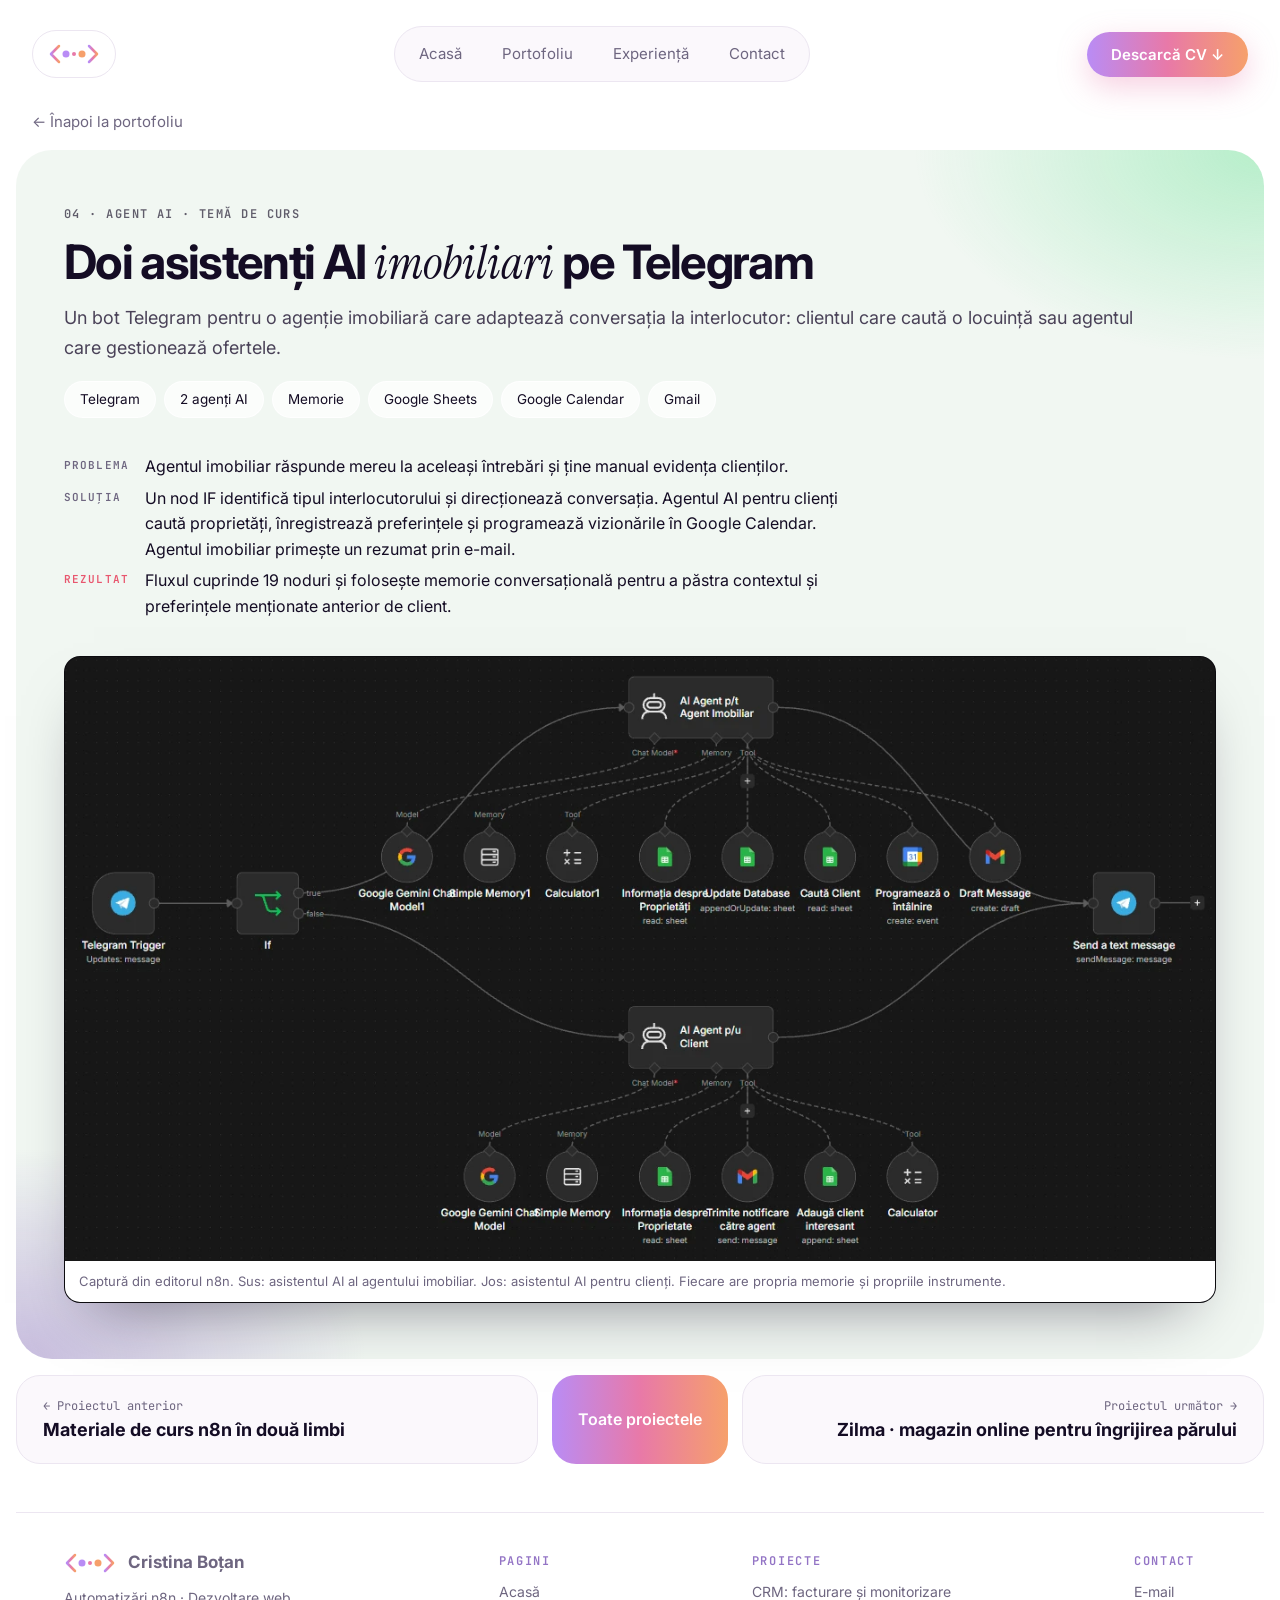
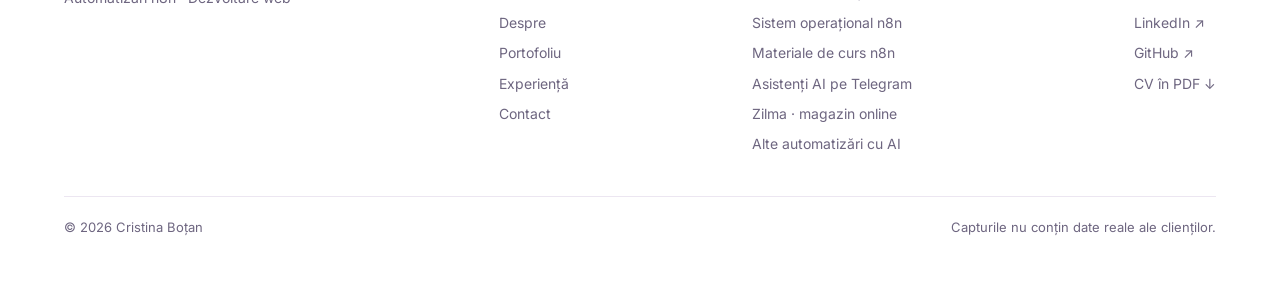
==== proiect-agent-telegram.html @ 3ecdda5e "Contact fără subtitlu, bandă mai joasă; coloane egal distanțate în subsol Co-Authored-By: Claude Opu" ====
<!doctype html>
<html lang="ro">
<head>
<meta charset="utf-8">
<meta name="viewport" content="width=device-width, initial-scale=1">
<title>Doi asistenți AI imobiliari pe Telegram · Cristina Boțan</title>
<meta name="description" content="Un bot cu doi agenți AI care răspunde clienților, notează datele lor și programează vizionări.">
<link rel="icon" href="data:image/svg+xml,%3Csvg xmlns='http://www.w3.org/2000/svg' viewBox='0 0 64 64'%3E%3Cdefs%3E%3ClinearGradient id='g' x1='0' x2='1'%3E%3Cstop offset='0' stop-color='%23B98CF5'/%3E%3Cstop offset='1' stop-color='%23F6A06B'/%3E%3C/linearGradient%3E%3C/defs%3E%3Crect width='64' height='64' rx='16' fill='%2306021E'/%3E%3Ctext x='32' y='43' font-family='Georgia' font-style='italic' font-size='32' text-anchor='middle' fill='url(%23g)'%3EC%3C/text%3E%3C/svg%3E">
<link rel="preconnect" href="https://fonts.googleapis.com"><link rel="preconnect" href="https://fonts.gstatic.com" crossorigin>
<link rel="stylesheet" href="https://fonts.googleapis.com/css2?family=Inter:ital,wght@0,400;0,500;0,600;0,700;0,800;0,900;1,600&family=Instrument+Serif:ital@1&family=JetBrains+Mono:wght@400;600&display=swap">
<link rel="stylesheet" href="css/stil.css?v=35">
</head>
<body>
<div class="wrap">

  <nav class="top" aria-label="Meniu">
    <a class="logo" href="index.html" aria-label="Cristina Boțan, acasă"><svg viewBox="0 0 104 52" aria-hidden="true"><defs><linearGradient id="lg" x1="0" x2="1"><stop offset="0" stop-color="#B98CF5"/><stop offset=".5" stop-color="#E879A8"/><stop offset="1" stop-color="#F6A06B"/></linearGradient></defs><g fill="none" stroke="url(#lg)" stroke-width="5" stroke-linecap="round" stroke-linejoin="round"><path d="M22 10 L6 26 L22 42"/><path d="M82 10 L98 26 L82 42"/><path d="M38 26 H66"/></g><circle cx="36" cy="26" r="7" fill="#B98CF5"/><circle cx="68" cy="26" r="7" fill="#F6A06B"/><circle cx="52" cy="26" r="4" fill="#E879A8"/></svg></a>
    <ul class="menu dark">
      <li><a href="index.html">Acasă</a></li>
      <li><a href="index.html#portofoliu">Portofoliu</a></li>
      <li><a href="index.html#experienta">Experiență</a></li>
      <li><a href="index.html#contact">Contact</a></li>
    </ul>
    <a class="btn btn-grad" href="fisiere/Cristina_Botan_CV.pdf" download>Descarcă CV ↓</a>
  </nav>

  <p class="inapoi"><a href="index.html#portofoliu">← Înapoi la portofoliu</a></p>

  <section class="proj c-tg" id="agent-telegram" aria-labelledby="tg-t">
    <header>
      <span class="meta">04 · Agent AI · temă de curs</span>
      <h1 id="tg-t">Doi asistenți AI <span class="it">imobiliari</span> pe Telegram</h1>
      <p>Un bot Telegram pentru o agenție imobiliară care adaptează conversația la interlocutor: clientul care caută o locuință sau agentul care gestionează ofertele.</p>
      <div class="tags" style="margin-top:4px"><span>Telegram</span><span>2 agenți AI</span><span>Memorie</span><span>Google Sheets</span><span>Google Calendar</span><span>Gmail</span></div>
    </header>
    <dl class="pr">
      <dt>Problema</dt><dd>Agentul imobiliar răspunde mereu la aceleași întrebări și ține manual evidența clienților.</dd>
      <dt>Soluția</dt><dd>Un nod IF identifică tipul interlocutorului și direcționează conversația. Agentul AI pentru clienți caută proprietăți, înregistrează preferințele și programează vizionările în Google Calendar. Agentul imobiliar primește un rezumat prin e-mail.</dd>
      <dt class="rez">Rezultat</dt><dd>Fluxul cuprinde 19 noduri și folosește memorie conversațională pentru a păstra contextul și preferințele menționate anterior de client.</dd>
    </dl>
    <figure class="ecran"><img src="img/n8n-telegram.webp?v=2" alt="Fluxul agentului imobiliar în editorul n8n: Telegram, IF și doi agenți AI cu instrumentele lor" loading="lazy"><figcaption>Captură din editorul n8n. Sus: asistentul AI al agentului imobiliar. Jos: asistentul AI pentru clienți. Fiecare are propria memorie și propriile instrumente.</figcaption></figure>
  </section>

  <nav class="pnav" aria-label="Alte proiecte"><a href="proiect-curs-n8n.html"><span>← Proiectul anterior</span><b>Materiale de curs n8n în două limbi</b></a><a href="index.html#portofoliu" class="toate">Toate proiectele</a><a href="proiect-zilma.html" class="dr"><span>Proiectul următor →</span><b>Zilma · magazin online pentru îngrijirea părului</b></a></nav>

  <footer class="foot">
    <div class="foot-id">
      <a class="foot-logo" href="index.html" aria-label="Cristina Boțan, acasă"><svg viewBox="0 0 104 52" aria-hidden="true"><defs><linearGradient id="lgf" x1="0" x2="1"><stop offset="0" stop-color="#B98CF5"/><stop offset=".5" stop-color="#E879A8"/><stop offset="1" stop-color="#F6A06B"/></linearGradient></defs><g fill="none" stroke="url(#lgf)" stroke-width="5" stroke-linecap="round" stroke-linejoin="round"><path d="M22 10 L6 26 L22 42"/><path d="M82 10 L98 26 L82 42"/><path d="M38 26 H66"/></g><circle cx="36" cy="26" r="7" fill="#B98CF5"/><circle cx="68" cy="26" r="7" fill="#F6A06B"/><circle cx="52" cy="26" r="4" fill="#E879A8"/></svg><b>Cristina Boțan</b></a>
      <p>Automatizări n8n · Dezvoltare web</p>
    </div>
    <nav class="foot-col" aria-label="Subsol">
      <div><h3>Pagini</h3><ul><li><a href="index.html">Acasă</a></li><li><a href="index.html#despre">Despre</a></li><li><a href="index.html#portofoliu">Portofoliu</a></li><li><a href="index.html#experienta">Experiență</a></li><li><a href="index.html#contact">Contact</a></li></ul></div>
      <div><h3>Proiecte</h3><ul><li><a href="proiect-crm.html">CRM: facturare și monitorizare</a></li><li><a href="proiect-sistem-n8n.html">Sistem operațional n8n</a></li><li><a href="proiect-curs-n8n.html">Materiale de curs n8n</a></li><li><a href="proiect-agent-telegram.html">Asistenți AI pe Telegram</a></li><li><a href="proiect-zilma.html">Zilma · magazin online</a></li><li><a href="proiect-alte-automatizari.html">Alte automatizări cu AI</a></li></ul></div>
      <div><h3>Contact</h3><ul><li><a href="mailto:botancristina1321@gmail.com">E-mail</a></li><li><a href="https://www.linkedin.com/in/cristina-b-6a0a77439" target="_blank" rel="noopener">LinkedIn ↗</a></li><li><a href="https://github.com/cristinabotan" target="_blank" rel="noopener">GitHub ↗</a></li><li><a href="fisiere/Cristina_Botan_CV.pdf" download>CV în PDF ↓</a></li></ul></div>
    </nav>
    <div class="foot-bar"><span>© 2026 Cristina Boțan</span><span>Capturile nu conțin date reale ale clienților.</span></div>
  </footer>
</div>
</body>
</html>
---- css/stil.css ----
/* =========================================================
   Portofoliul Cristinei Boțan — designul site-ului
   Culorile se schimbă din :root (mai jos). Fonturi: Inter,
   Instrument Serif (accente italice), JetBrains Mono (etichete).
   ========================================================= */
:root {
  --night: #06021E; --plum: #3E2B57; --lilac: #9374C5; --peach: #FADFCF;
  --orange: #F2814E; --coral: #E8566E;
  --white: #FFFFFF; --paper: #FBF8FC; --ink: #140C24; --muted: #6E6680; --line: #ECE6F1;
  --g-main: linear-gradient(90deg, #B98CF5 0%, #E879A8 50%, #F6A06B 100%);
  --g-soft: linear-gradient(135deg, #F3E8FF 0%, #FDE6EE 50%, #FFEBDD 100%);
  --sans: "Inter", "Segoe UI", Arial, sans-serif;
  --serif: "Instrument Serif", Georgia, serif;
  --mono: "JetBrains Mono", Consolas, monospace;
  --r: 32px;
}
* { box-sizing: border-box; }
@media (prefers-reduced-motion: no-preference) { html { scroll-behavior: smooth; } }
body { margin: 0; background: var(--white); color: var(--ink); font: 16px/1.6 var(--sans); }
img { max-width: 100%; display: block; }
a { color: inherit; }
:focus-visible { outline: 2px solid var(--coral); outline-offset: 3px; border-radius: 8px; }
.wrap { max-width: 1440px; margin: 0 auto; padding: 16px; }
.gt { background: var(--g-main); -webkit-background-clip: text; background-clip: text; color: transparent; }
.it { font-family: var(--serif); font-style: italic; font-weight: 400; letter-spacing: 0; }
[hidden] { display: none !important; }

/* ---------- butoane, etichete ---------- */
.btn { display: inline-flex; align-items: center; gap: 10px; padding: 13px 24px; border-radius: 999px; font: 600 15px var(--sans); text-decoration: none; border: 0; cursor: pointer; white-space: nowrap; }
.btn-grad { background: var(--g-main); color: #fff; box-shadow: 0 10px 30px rgba(232, 121, 168, .35); }
.btn-dark { background: var(--night); color: #fff; }
.btn-line { background: transparent; color: var(--ink); border: 1.5px solid var(--line); }
.btn:hover { filter: brightness(1.08); }
.label { display: inline-block; padding: 9px 22px; border-radius: 999px; font: 500 17px var(--sans); border: 2px solid transparent; background: linear-gradient(#fff, #fff) padding-box, var(--g-main) border-box; }
.tag-cod { display: inline-flex; align-items: center; gap: 4px; margin: 0; align-self: flex-start; padding: 6px 20px; border-radius: 999px; border: 1.5px solid rgba(232, 121, 168, .6); font: 600 20px var(--sans); letter-spacing: -.01em; }
.tag-cod svg { width: 34px; height: 38px; flex: none; }
.tag-cod span { padding: 0 4px; background: var(--g-main); -webkit-background-clip: text; background-clip: text; color: transparent; }
.meta { font: 600 12px var(--mono); letter-spacing: .12em; text-transform: uppercase; opacity: .65; }

/* ---------- HERO ---------- */
.hero { position: relative; border-radius: 36px; overflow: hidden; background: var(--night); color: #fff; padding: 28px 40px 32px; isolation: isolate; }
.mesh { position: absolute; inset: 0; z-index: -2; background:
  radial-gradient(520px 260px at 78% 30%, rgba(232, 121, 168, .55), transparent 70%),
  radial-gradient(640px 300px at 62% 62%, rgba(246, 160, 107, .45), transparent 70%),
  radial-gradient(700px 420px at 30% 20%, rgba(111, 86, 147, .55), transparent 70%),
  radial-gradient(500px 500px at 92% 85%, rgba(147, 116, 197, .45), transparent 70%),
  linear-gradient(160deg, #0B0530 0%, #06021E 60%); }
.streak { position: absolute; z-index: -1; height: 120px; border-radius: 120px; filter: blur(8px); transform: rotate(-14deg); pointer-events: none; }
.s1 { width: 1100px; left: 120px; top: 250px; background: linear-gradient(90deg, transparent, rgba(185, 140, 245, .55), rgba(246, 160, 107, .75), transparent); }
.s2 { width: 900px; left: 360px; top: 400px; height: 60px; background: linear-gradient(90deg, transparent, rgba(232, 121, 168, .6), rgba(250, 223, 207, .6), transparent); }
.s3 { width: 700px; left: -80px; top: 120px; height: 40px; background: linear-gradient(90deg, transparent, rgba(147, 116, 197, .6), transparent); }
.nav { display: flex; align-items: center; justify-content: space-between; gap: 16px; }
.logo { display: inline-flex; align-items: center; justify-content: center; width: 84px; height: 48px; border-radius: 999px; border: 1.5px solid rgba(232, 121, 168, .6); background: rgba(255, 255, 255, .04); text-decoration: none; }
.logo svg { width: 52px; height: 26px; display: block; }
.menu { display: flex; gap: 4px; padding: 6px; border-radius: 999px; background: rgba(255, 255, 255, .08); border: 1px solid rgba(255, 255, 255, .16); list-style: none; margin: 0; }
.menu a { display: block; padding: 9px 18px; border-radius: 999px; font-size: 15px; color: rgba(255, 255, 255, .85); text-decoration: none; }
.menu a:hover, .menu a[aria-current] { background: rgba(255, 255, 255, .16); color: #fff; }
.menu.dark { background: var(--paper); border-color: var(--line); }
.menu.dark a { color: var(--muted); }
.menu.dark a:hover, .menu.dark a[aria-current] { background: #fff; color: var(--ink); }
.hero-main { display: grid; grid-template-columns: minmax(0, 780px) 300px; justify-content: center; gap: 80px; align-items: stretch; padding: 90px 32px 80px; }
.foto { position: relative; min-height: 0; }
.foto .portrait { position: absolute; top: 0; bottom: 0; left: 0; }
.hello { font: italic 600 clamp(26px, 3.2vw, 46px) var(--sans); letter-spacing: -.02em; margin: 0; }
.big { font: 900 clamp(38px, 5.2vw, 72px)/1 var(--sans); letter-spacing: -.04em; text-transform: uppercase; margin: 10px 0 0; }
.big .l1 { display: block; background: linear-gradient(90deg, #C7A6FF, #E9D9FF 70%, #fff); -webkit-background-clip: text; background-clip: text; color: transparent; }
.big .l2 { display: flex; align-items: center; gap: 20px; margin-top: 6px; flex-wrap: wrap; }
.big .l2 b { font-weight: 900; background: linear-gradient(90deg, #fff, #FADFCF 40%, #F6A06B); -webkit-background-clip: text; background-clip: text; color: transparent; }
.indent { width: 120px; flex: none; } /* păstrează locul textului „& Web Developer” */
.hero-sub { margin: 26px 0 0; font-size: 19px; line-height: 1.6; color: rgba(255, 255, 255, .78); max-width: 560px; }
.portrait { height: 100%; width: auto; aspect-ratio: 9 / 10; border-radius: 50% 50% 32px 32px / 42% 42% 32px 32px; overflow: hidden; border: 1px solid rgba(255, 255, 255, .16); background: #2A1748; }
.portrait img { width: 100%; height: 100%; object-fit: cover; object-position: 50% 0; }
.stack { display: flex; justify-content: space-between; flex-wrap: wrap; gap: 14px 24px; padding: 22px 32px 0; border-top: 1px solid rgba(255, 255, 255, .1); }
.stack span { display: flex; align-items: center; gap: 10px; font: 600 18px var(--sans); color: rgba(255, 255, 255, .85); }
.stack i { width: 28px; height: 28px; border-radius: 8px; display: flex; align-items: center; justify-content: center; font: 700 10px var(--mono); font-style: normal; color: #fff; }

/* ---------- secțiuni ---------- */
.sec { padding: 110px 48px 20px; display: flex; flex-direction: column; gap: 36px; scroll-margin-top: 10px; }
.sec > .label { align-self: flex-start; }
.statement { font: 600 clamp(26px, 3.2vw, 46px)/1.2 var(--sans); letter-spacing: -.025em; max-width: 1120px; margin: 0; }
.statement .o { color: var(--orange); } .statement .p { color: #7A4A2A; } .statement .g { color: #B8AFC5; }
.sub { font-size: 18px; line-height: 1.65; color: var(--muted); max-width: 660px; margin: 0; }

.bento { display: grid; grid-template-columns: repeat(4, minmax(0, 1fr)); grid-auto-rows: 200px; gap: 16px; }
.bc { border-radius: 26px; padding: 26px; position: relative; overflow: hidden; display: flex; flex-direction: column; justify-content: space-between; }
.bc .n { font: 800 60px/1 var(--sans); letter-spacing: -.04em; }
.bc p { font-size: 15px; line-height: 1.45; max-width: 270px; margin: 6px 0 0; }
.bc .k { font: 600 11px var(--mono); letter-spacing: .12em; text-transform: uppercase; opacity: .7; }
.b1 { grid-row: span 2; background: radial-gradient(400px 260px at 20% 100%, rgba(246, 160, 107, .55), transparent 70%), radial-gradient(300px 260px at 90% 10%, rgba(185, 140, 245, .55), transparent 70%), #F7EFFF; }
.b1 .n { font-size: 96px; }
.b2 { background: linear-gradient(120deg, #0B0530, #3E2B57 60%, #F2814E 140%); color: #fff; }
.b3 { background: var(--g-soft); }
.b4 { grid-row: span 2; background: linear-gradient(180deg, #2A1748, #06021E); color: #fff; }
.b4::before { content: ""; position: absolute; right: -60px; top: -60px; width: 260px; height: 260px; border-radius: 50%; border: 30px solid rgba(232, 121, 168, .25); box-shadow: 0 0 0 30px rgba(185, 140, 245, .12); }
.b5 { background: linear-gradient(120deg, #FFEBDD, #FADFCF); }
.b5 .n { color: var(--orange); }
.b6 { background: #F4F0F8; }

/* Despre mine: totul pe centru; la clic pe „Despre” secțiunea încape pe ecran */
#despre { align-items: center; text-align: center; padding-top: 110px; gap: 30px; scroll-margin-top: -70px; }
#despre .tag-cod, #experienta .tag-cod, #contact .tag-cod { align-self: center; }
#despre .statement { font-size: clamp(26px, 3vw, 44px); max-width: 1120px; }
#despre .sub { max-width: 760px; }
#despre .bento { width: 100%; max-width: 1200px; grid-auto-rows: 172px; text-align: left; }
#despre .bc .n { font-size: 54px; }
#despre .b1 .n { font-size: 84px; }

/* ---------- banda PORTOFOLIU ---------- */
.band { margin-top: 90px; border-radius: 36px; overflow: hidden; background: linear-gradient(180deg, #C2531F 0%, #5A2414 22%, #06021E 40%, #06021E 100%); padding: 0 48px 56px; scroll-margin-top: 10px; }
.word { font: 900 clamp(64px, 12vw, 172px)/.82 var(--sans); letter-spacing: -.05em; text-transform: uppercase; color: #fff; text-align: center; padding-top: 34px; margin: 0; white-space: nowrap; }
.cards { position: relative; margin-top: -22px; display: flex; flex-direction: column; gap: 18px; }
.pc { border-radius: var(--r); padding: 44px; display: grid; grid-template-columns: minmax(0, 5fr) minmax(0, 6fr); gap: 40px; min-height: 420px; overflow: hidden; }
.pc h3 { font: 700 clamp(34px, 3.8vw, 54px)/1.04 var(--sans); letter-spacing: -.035em; margin: 18px 0 0; }
.pc h3 .it { font-size: 1.1em; }
.pc .desc { font-size: 16px; line-height: 1.6; margin: 18px 0 0; max-width: 470px; }
.tags { display: flex; flex-wrap: wrap; gap: 8px; margin-top: 22px; }
.tags span { padding: 7px 15px; border-radius: 999px; background: rgba(255, 255, 255, .7); font-size: 13.5px; border: 1px solid rgba(255, 255, 255, .9); }
.pc-left { display: flex; flex-direction: column; }
.pc-left .btn { margin-top: auto; align-self: flex-start; }
.pc-left .tags + .btn { margin-top: 28px; }
.c-crm { background: radial-gradient(500px 300px at 0% 100%, rgba(185, 140, 245, .55), transparent 70%), radial-gradient(400px 300px at 100% 0%, rgba(147, 197, 253, .6), transparent 70%), #EEF3FF; }
.c-n8n { background: radial-gradient(600px 360px at 0% 0%, rgba(246, 160, 107, .6), transparent 70%), radial-gradient(500px 300px at 100% 100%, rgba(232, 121, 168, .45), transparent 70%), #FFF1EA; }
.c-curs { background: radial-gradient(500px 320px at 100% 100%, rgba(232, 121, 168, .5), transparent 70%), radial-gradient(500px 300px at 0% 0%, rgba(250, 223, 207, .9), transparent 70%), #FFF5F7; }
.c-tg { background: radial-gradient(500px 300px at 100% 0%, rgba(74, 222, 128, .35), transparent 70%), radial-gradient(500px 300px at 0% 100%, rgba(147, 116, 197, .45), transparent 70%), #F1F7F2; }
.c-zilma { background: radial-gradient(500px 300px at 0% 100%, rgba(232, 121, 168, .4), transparent 70%), radial-gradient(400px 300px at 100% 0%, rgba(250, 223, 207, .9), transparent 70%), #FFF5F8; }

.vis { border-radius: 22px; overflow: hidden; position: relative; min-height: 360px; }
.vis-crm { background: linear-gradient(135deg, #C9D8FF, #E7D6FF); }
.vis-n8n { background: linear-gradient(135deg, #C69CF6 0%, #E99BC0 45%, #F8C08E 100%); }
.vis-curs { background: linear-gradient(135deg, #FFD9C7, #F3C6E0); }
.vis-tg { background: linear-gradient(135deg, #BDE9CB, #D9CCF5); }
.vis-zilma { background: linear-gradient(135deg, #F9C9DD, #FADFCF); }
.win { position: absolute; left: 28px; top: 28px; right: -2px; bottom: -2px; background: #0B0B0D; border-radius: 16px 0 0 0; overflow: hidden; box-shadow: 0 30px 60px rgba(20, 12, 36, .35); }
.win.light { background: #fff; }
.win-bar { display: flex; align-items: center; gap: 7px; padding: 11px 14px; background: #141418; border-bottom: 1px solid #26262C; }
.win.light .win-bar, .mini .win-bar { background: #F4F1F5; border-color: #ECE6F1; }
.win-bar i { width: 10px; height: 10px; border-radius: 50%; background: #3A3A40; display: block; }
.win-bar span { margin-left: 8px; font: 12px var(--mono); color: #8A8296; white-space: nowrap; overflow: hidden; text-overflow: ellipsis; }
.win img { width: 100%; height: auto; }
.mini { position: absolute; left: 0; bottom: 22px; width: 46%; border-radius: 14px; overflow: hidden; background: #fff; box-shadow: 0 20px 40px rgba(20, 12, 36, .3); border: 1px solid #ECE6F1; }

/* machetă de slide-uri */
.slides { position: absolute; inset: 28px; display: grid; grid-template-columns: 1fr 1fr; grid-template-rows: 1fr 1fr; gap: 14px; }
.sl { background: #fff; border-radius: 16px; padding: 20px; display: flex; flex-direction: column; justify-content: space-between; box-shadow: 0 14px 30px rgba(20, 12, 36, .12); }
.sl .tg { font: 600 10px var(--mono); letter-spacing: .12em; text-transform: uppercase; color: var(--coral); }
.sl b { font-size: 21px; line-height: 1.15; letter-spacing: -.02em; }
.sl .bar { height: 8px; border-radius: 8px; background: #EFE9F5; margin-top: 6px; }
.sl .bar.s { width: 60%; }
.sl.dk { background: #140C24; color: #fff; }
.sl.dk .bar { background: #2E2244; }
.lang { position: absolute; right: 14px; top: 14px; display: flex; gap: 6px; z-index: 1; }
.lang span { padding: 5px 11px; border-radius: 999px; background: #fff; font: 700 12px var(--mono); }
.lang span.on { background: var(--night); color: #fff; }

/* pânză n8n desenată */
.canvas { position: absolute; inset: 28px; border-radius: 18px; background-color: #1C1830; background-image: radial-gradient(#3A3352 1.2px, transparent 1.2px); background-size: 22px 22px; overflow: hidden; box-shadow: 0 24px 50px rgba(20, 12, 36, .35); }
.ctop { display: flex; justify-content: space-between; gap: 10px; padding: 12px 16px; border-bottom: 1px solid #2E2944; background: #16132A; font: 12px var(--mono); color: #9C95B5; }
.ctop b { color: #4ADE80; font-weight: 500; }
.flow { position: absolute; inset: 44px 0 0; display: flex; align-items: center; justify-content: center; gap: 0; padding: 0 16px; }
.nd { width: 84px; height: 84px; border-radius: 14px; background: #2B2642; border: 2px solid #4B4468; display: flex; align-items: center; justify-content: center; flex-direction: column; font: 700 11px/1.25 var(--mono); color: #E3DEF2; text-align: center; flex: none; }
.nd.tr { border-radius: 42px 14px 14px 42px; }
.nd.sw { border-color: #F6A06B; color: #F6A06B; }
.nd.ai { border-color: #C69CF6; color: #C69CF6; width: 108px; }
.ed { width: 34px; height: 2px; background: #5D5580; flex: none; }
.split { display: flex; flex-direction: column; gap: 40px; position: relative; padding-left: 34px; }
.split::before { content: ""; position: absolute; left: 0; top: 42px; bottom: 42px; width: 2px; background: #5D5580; }
.split > div { display: flex; align-items: center; gap: 12px; position: relative; }
.split > div::before { content: ""; position: absolute; left: -34px; top: 50%; width: 34px; height: 2px; background: #5D5580; }
.tools { font: 500 12px/1.5 var(--sans); color: #BDB6D2; }

/* alte automatizări */
.more { display: grid; grid-template-columns: repeat(4, minmax(0, 1fr)); gap: 16px; margin-top: 18px; }
.mc { border-radius: 24px; padding: 24px; background: rgba(255, 255, 255, .06); border: 1px solid rgba(255, 255, 255, .12); color: #fff; display: flex; flex-direction: column; gap: 10px; min-height: 250px; text-decoration: none; }
.mc:hover { border-color: rgba(246, 160, 107, .6); }
.mc .k { font: 600 11px var(--mono); letter-spacing: .12em; text-transform: uppercase; color: #F6A06B; }
.mc b { font: 700 24px/1.1 var(--sans); letter-spacing: -.02em; }
.mc b .it { font-size: 27px; }
.mc p { font-size: 14px; line-height: 1.5; color: rgba(255, 255, 255, .65); margin: 0; }
.mc .nodes { margin-top: auto; display: flex; gap: 6px; flex-wrap: wrap; }
.mc .nodes span { font: 11px var(--mono); padding: 5px 9px; border-radius: 8px; background: rgba(255, 255, 255, .08); color: rgba(255, 255, 255, .75); }

/* ---------- experiență ---------- */
.exp { display: grid; grid-template-columns: minmax(0, 7fr) minmax(0, 5fr); gap: 16px; align-items: start; }
.tl { border: 1px solid var(--line); border-radius: 28px; padding: 10px 34px; background: var(--paper); list-style: none; margin: 0; }
.tl li { display: grid; grid-template-columns: 150px minmax(0, 1fr); gap: 20px; padding: 22px 0; border-bottom: 1px solid var(--line); }
.tl li:last-child { border-bottom: 0; }
.tl .w { font: 600 13px var(--mono); color: var(--lilac); padding-top: 4px; }
.tl h3 { font: 700 19px/1.3 var(--sans); letter-spacing: -.01em; margin: 0; }
.tl p { color: var(--muted); font-size: 15px; line-height: 1.55; margin: 4px 0 0; }
.exp-st { display: flex; flex-direction: column; gap: 14px; }
.exp-sub { margin: 6px 0 0; font: 600 12px var(--mono); letter-spacing: .14em; text-transform: uppercase; color: var(--lilac); }
.studii { display: grid; grid-template-columns: repeat(2, minmax(0, 1fr)); gap: 12px; }
.studii > div { border: 1px solid var(--line); border-radius: 20px; padding: 16px 20px; background: var(--paper); display: flex; flex-direction: column; gap: 4px; }
.studii .w { font: 600 12px var(--mono); color: var(--lilac); }
.studii b { font: 700 16px/1.35 var(--sans); }
.studii .loc { font-size: 14px; color: var(--muted); }
.side { display: flex; flex-direction: column; gap: 16px; }
.box { border-radius: 28px; padding: 28px; background: var(--g-soft); }
.box h4 { font: 600 11px var(--mono); letter-spacing: .12em; text-transform: uppercase; color: var(--muted); margin: 0 0 14px; }
.chips { display: flex; flex-wrap: wrap; gap: 8px; }
.chips span { padding: 7px 14px; border-radius: 999px; background: #fff; font-size: 14px; }
.grp { margin-bottom: 16px; } .grp:last-child { margin-bottom: 0; }
.grp p { font: 700 15px var(--sans); margin: 0 0 8px; }
.cert { border-radius: 24px; padding: 18px 20px; background: linear-gradient(120deg, #0B0530, #3E2B57); color: #fff; display: flex; gap: 16px; align-items: center; }
.cert i { width: 46px; height: 46px; border-radius: 14px; background: var(--g-main); display: flex; align-items: center; justify-content: center; font: 900 20px var(--sans); font-style: normal; flex: none; }
.cert b { display: block; font: 700 16px/1.3 var(--sans); }
.cert span { font-size: 13px; color: rgba(255, 255, 255, .7); }
.cert .btn { margin-left: auto; padding: 9px 16px; font-size: 13px; }
.rec { font-size: 14px; color: var(--muted); margin: 0; padding: 0 8px; }

/* ---------- contact, subsol ---------- */
.contact { padding: 100px 0 0; scroll-margin-top: 10px; display: flex; flex-direction: column; align-items: center; gap: 28px; }
.cta { position: relative; overflow: hidden; width: 100%; box-sizing: border-box; border-radius: 32px; padding: 60px 48px 120px; display: flex; flex-direction: column; align-items: center; text-align: center; gap: 22px;
  background: radial-gradient(55% 70% at 12% 0%, rgba(246, 160, 107, .45), transparent 70%), radial-gradient(55% 75% at 90% 8%, rgba(185, 140, 245, .5), transparent 70%), linear-gradient(180deg, #FDE6D7 0%, #F9DBEA 48%, #EEE3FB 100%); }
.cta > * { position: relative; z-index: 1; }
.cta-t { margin: 0; max-width: 980px; font: 600 clamp(30px, 3.6vw, 50px)/1.15 var(--sans); letter-spacing: -.025em; color: var(--ink); }
.cta-t .it { font-weight: 400; font-size: 1.08em; }
.cta-sub { margin: -6px 0 0; max-width: 560px; font-size: 17px; color: #4E4560; }
.cta-act { display: flex; flex-wrap: nowrap; justify-content: center; gap: 8px; margin-top: 4px; }
.cta-btn, .cta-lnk { display: inline-flex; align-items: center; gap: 8px; padding: 10px 18px; border-radius: 999px; font: 500 14px var(--sans); white-space: nowrap; text-decoration: none; cursor: pointer; }
.cta-btn { background: var(--night); color: #fff; border: 0; }
.cta-btn span { font: 11px var(--mono); padding: 2px 8px; border-radius: 999px; background: var(--g-main); color: #fff; }
.cta-lnk { background: rgba(255, 255, 255, .7); color: var(--ink); border: 1px solid rgba(255, 255, 255, .9); }
.cta-btn:hover { filter: brightness(1.25); }
.cta-lnk:hover { background: #fff; }
.stare { min-height: 1.4em; font-size: 14px; color: #4E4560; margin: -8px 0 0; }
.cta .dune { position: absolute; left: 0; right: 0; bottom: 0; width: 100%; height: 150px; z-index: 0; }
.foot { display: grid; grid-template-columns: minmax(0, 1.1fr) minmax(0, 2fr); gap: 40px; padding: 18px 48px 40px; font-size: 14px; color: var(--muted); }
.foot-id { display: flex; flex-direction: column; gap: 10px; max-width: 430px; }
.foot-logo { display: inline-flex; align-items: center; gap: 12px; text-decoration: none; color: var(--ink); font-size: 17px; }
.foot-logo svg { width: 52px; height: 26px; }
.foot-id p { margin: 0; }
.foot-bar { grid-column: 1 / -1; display: flex; justify-content: space-between; flex-wrap: wrap; gap: 6px 24px; padding-top: 20px; border-top: 1px solid var(--line); font-size: 13px; }
.foot-col { display: flex; justify-content: space-between; gap: 32px; }
.foot h3 { margin: 4px 0 12px; font: 600 12px var(--mono); letter-spacing: .14em; text-transform: uppercase; color: var(--lilac); }
.foot ul { list-style: none; margin: 0; padding: 0; display: flex; flex-direction: column; gap: 8px; }
.foot a { text-decoration: none; color: var(--muted); }
.foot a:hover { color: var(--ink); }
.foot-logo:hover { color: var(--ink); }
.pnav + .foot { margin-top: 48px; padding-top: 36px; border-top: 1px solid var(--line); }

/* ---------- pagina de proiecte ---------- */
.top { display: flex; align-items: center; justify-content: space-between; gap: 16px; padding: 10px 16px; }
.top .logo { border-color: var(--line); }
.p-head { padding: 60px 48px 10px; display: flex; flex-direction: column; gap: 22px; }
.p-head h1 { font: 800 clamp(40px, 6vw, 84px)/1 var(--sans); letter-spacing: -.045em; margin: 0; }
.jump { display: flex; flex-wrap: wrap; gap: 8px; }
.jump a { padding: 8px 16px; border-radius: 999px; border: 1px solid var(--line); text-decoration: none; font-size: 14px; background: var(--paper); }
.jump a:hover { border-color: var(--lilac); }
.proj { margin: 16px 0 0; border-radius: 36px; padding: 56px 48px; display: flex; flex-direction: column; gap: 36px; scroll-margin-top: 10px; }
.proj > header { display: flex; flex-direction: column; gap: 14px; max-width: 1100px; }
.proj > header h2 { font: 700 clamp(34px, 4.2vw, 58px)/1.04 var(--sans); letter-spacing: -.035em; margin: 0; }
.proj > header p { font-size: 18px; line-height: 1.65; margin: 0; color: #4A4258; }
.rol { border-radius: 20px; padding: 20px 24px; background: rgba(255, 255, 255, .7); max-width: 820px; }
.rol b { font: 600 11px var(--mono); letter-spacing: .12em; text-transform: uppercase; color: var(--coral); }
.rol ul { margin: 8px 0 0; padding-left: 20px; color: #4A4258; }
.rol li { margin: 4px 0; }
.bloc { display: flex; flex-direction: column; gap: 16px; }
.bloc h3 { font: 700 24px/1.2 var(--sans); letter-spacing: -.02em; margin: 0; }
.pr { display: grid; grid-template-columns: auto minmax(0, 1fr); gap: 6px 16px; margin: 0; max-width: 780px; }
.pr dt { font: 600 11px var(--mono); letter-spacing: .1em; text-transform: uppercase; color: var(--muted); padding-top: 4px; }
.pr dt.rez { color: var(--coral); }
.pr dd { margin: 0; }
.doua { display: grid; grid-template-columns: repeat(2, minmax(0, 1fr)); gap: 16px; align-items: start; }
.ecran { margin: 0; border-radius: 16px; overflow: hidden; background: #0B0B0D; box-shadow: 0 30px 60px -30px rgba(20, 12, 36, .5); border: 1px solid rgba(20, 12, 36, .12); }
.ecran.light { background: #fff; }
.ecran img { width: 100%; height: auto; }
.ecran.ingust { max-width: 560px; }
.ecran figcaption { padding: 10px 14px; font-size: 13px; color: var(--muted); background: #fff; }
.fapte { display: grid; grid-template-columns: repeat(3, minmax(0, 1fr)); gap: 14px; }
.fapt { border-radius: 20px; padding: 22px; background: rgba(255, 255, 255, .75); }
.fapt b { display: block; font: 800 44px/1 var(--sans); letter-spacing: -.04em; }
.fapt p { margin: 8px 0 0; font-size: 14px; color: var(--muted); }
.subs { display: grid; grid-template-columns: repeat(3, minmax(0, 1fr)); gap: 12px; }
.subs div { border-radius: 18px; padding: 18px 20px; background: rgba(255, 255, 255, .75); }
.subs b { display: block; font: 700 17px var(--sans); }
.subs span { font: 12px var(--mono); color: var(--coral); }
.subs p { margin: 6px 0 0; font-size: 14px; color: #4A4258; line-height: 1.5; }
.cod { border-radius: 16px; overflow-x: auto; background: #0B0B0D; color: #E6E6EA; }
.cod pre { margin: 0; padding: 22px 24px; font: 14px/1.7 var(--mono); }
.cod .c { color: #6E6E78; } .cod .k { color: #C69CF6; } .cod .s { color: #F6A06B; }
.vis-static { position: relative; height: 420px; border-radius: 22px; overflow: hidden; }
.p-dark { background: linear-gradient(160deg, #1A0B33, #06021E); color: #fff; }
.p-dark > header p, .p-dark .pr dd { color: rgba(255, 255, 255, .8); }
.p-dark .pr dt { color: rgba(255, 255, 255, .55); }
.p-dark .more { margin-top: 0; }



/* ---------- Portofoliu: file de filtrare și 6 cartonașe identice ---------- */
.port3 { align-items: center; text-align: center; }
.port3 .tag-cod { align-self: center; background: #fff; }
.port3 { background: linear-gradient(135deg, rgba(185, 140, 245, .10), rgba(232, 121, 168, .06) 55%, rgba(246, 160, 107, .09)); border-radius: 36px; margin-top: 90px; padding: 44px 48px 44px; gap: 22px; scroll-margin-top: 10px; }
.filtre { display: flex; flex-wrap: wrap; justify-content: center; gap: 8px; }
.filtre button { font: 500 15px var(--sans); padding: 10px 20px; border-radius: 999px; border: 1px solid var(--line); background: #fff; color: var(--muted); cursor: pointer; }
.filtre button:hover { color: var(--ink); border-color: var(--lilac); }
.filtre button.on { background: var(--night); color: #fff; border-color: var(--night); }
.grid3 { width: 100%; max-width: 1200px; display: grid; grid-template-columns: repeat(3, minmax(0, 1fr)); gap: 18px; text-align: left; }
.pc3 { display: flex; flex-direction: column; gap: 10px; padding: 22px 24px; border-radius: 24px; background: #fff; border: 1px solid var(--line); text-decoration: none; color: var(--ink); transition: transform .2s, box-shadow .2s, border-color .2s; }
.pc3:hover { transform: translateY(-4px); box-shadow: 0 24px 50px -24px rgba(111, 86, 147, .45); border-color: transparent; background: linear-gradient(#fff, #fff) padding-box, var(--g-main) border-box; }
.pc3-top { display: flex; justify-content: space-between; align-items: center; }
.nr { font: 600 13px var(--mono); color: var(--lilac); }
.cat { font: 600 11px var(--mono); letter-spacing: .1em; text-transform: uppercase; color: var(--muted); }
.pc3 h3 { margin: 6px 0 0; font: 700 22px/1.2 var(--sans); letter-spacing: -.02em; }
.pc3 p { margin: 0; font-size: 15px; line-height: 1.55; color: var(--muted); }
.pc3-tags { display: flex; flex-wrap: wrap; gap: 6px; margin-top: auto; padding-top: 6px; }
.pc3-tags span { font-size: 12.5px; padding: 5px 11px; border-radius: 999px; background: var(--paper); border: 1px solid var(--line); }
.pc3-go { font: 600 14px var(--sans); color: var(--ink); border-top: 1px solid var(--line); padding-top: 12px; }
.pc3-go b { display: inline-block; transition: transform .2s; background: var(--g-main); -webkit-background-clip: text; background-clip: text; color: transparent; }
.pc3:hover .pc3-go b { transform: translateX(4px); }
@media (max-width: 1100px) {
  .foot { grid-template-columns: minmax(0, 1fr); } .grid3 { grid-template-columns: repeat(2, minmax(0, 1fr)); } }
@media (max-width: 760px) { .grid3 { grid-template-columns: minmax(0, 1fr); } .port3 { padding: 50px 14px; border-radius: 26px; margin-top: 60px; } }

/* ---------- paginile de proiect ---------- */
.ecran.lat .scroll-x { overflow-x: auto; overscroll-behavior-x: contain; background: #181818; }
.ecran.lat .scroll-x img { width: auto; height: auto; max-width: none; }
.lat-ajutor { display: block; font-size: 13px; }
.lat-ajutor a { color: var(--lilac); }
@media (max-width: 760px) { .ecran.lat .scroll-x img { height: 320px; } }

.etape { display: flex; flex-direction: column; gap: 16px; }
.etape figure:first-child { max-width: 880px; }
.etape figcaption b { color: var(--coral); }
.nota-etape { margin: 0; font-size: 14px; color: var(--muted); }

.bloc.auto { background: #fff; border: 1px solid var(--line); border-radius: 24px; padding: 28px; gap: 14px; scroll-margin-top: 16px; }
.auto-head { display: flex; flex-direction: column; gap: 6px; }
.auto-head h2 { margin: 0; font: 700 clamp(22px, 2.2vw, 28px)/1.2 var(--sans); letter-spacing: -.02em; }
.auto-desc { margin: 0; max-width: 820px; color: #4A4258; line-height: 1.65; }
.bloc.auto .tags { margin-top: 0; }
.bloc.auto .tags span { background: var(--paper); border-color: var(--line); }

.proj > header h1 { font: 700 clamp(30px, 3.7vw, 54px)/1.08 var(--sans); letter-spacing: -.035em; margin: 0; }
/* descrierea și tehnologiile în stânga, „Contribuția mea” în dreapta */
.intro { display: grid; grid-template-columns: minmax(0, 1fr) minmax(0, 1fr); gap: 36px; align-items: start; }
.intro-txt { display: flex; flex-direction: column; gap: 20px; }
.intro-txt p { margin: 0; font-size: 18px; line-height: 1.65; color: #4A4258; }
.intro-txt .tags { margin-top: 0; }
.intro .rol { max-width: none; }
.fapte.fapte-mici { gap: 10px; margin-top: 4px; }
.fapte.fapte-mici .fapt { padding: 14px 16px; }
.fapte.fapte-mici .fapt b { font-size: 34px; }
.fapte.fapte-mici .fapt p { font-size: 13px; margin-top: 4px; }
.inapoi { margin: 18px 16px 0; font-size: 15px; }
.inapoi a { color: var(--muted); text-decoration: none; }
.inapoi a:hover { color: var(--ink); }
.pnav { display: grid; grid-template-columns: 1fr auto 1fr; gap: 14px; align-items: stretch; margin-top: 16px; }
.pnav a { border-radius: 24px; padding: 22px 26px; background: var(--paper); border: 1px solid var(--line); text-decoration: none; display: flex; flex-direction: column; gap: 4px; }
.pnav a:hover { border-color: var(--lilac); }
.pnav span { font: 12px var(--mono); color: var(--muted); }
.pnav b { font: 700 18px/1.3 var(--sans); }
.pnav .dr { text-align: right; }
.pnav .toate { justify-content: center; align-items: center; background: var(--g-main); color: #fff; border: 0; font-weight: 600; }
@media (max-width: 1100px) {
  }
@media (max-width: 760px) {
  .pnav { grid-template-columns: minmax(0, 1fr); }
  .pnav .dr { text-align: left; }
}

/* ---------- ecrane mici ---------- */
@media (max-width: 1100px) {
  .hero-main { grid-template-columns: minmax(0, 1fr) 300px; gap: 40px; padding: 60px 8px 50px; }
  .bento { grid-template-columns: repeat(2, minmax(0, 1fr)); }
  .pc { grid-template-columns: minmax(0, 1fr); }
  .more { grid-template-columns: repeat(2, minmax(0, 1fr)); }
  .exp { grid-template-columns: minmax(0, 1fr); }
  .subs { grid-template-columns: repeat(2, minmax(0, 1fr)); }
}
@media (max-width: 760px) {
  #despre { padding-top: 70px; scroll-margin-top: 0; }
  #despre .bento { grid-auto-rows: auto; }
  .wrap { padding: 8px; }
  .hero { padding: 18px 16px 24px; border-radius: 26px; }
  .menu.hero-menu { display: none; }
  .nav .btn { padding: 10px 16px; font-size: 14px; }
  .logo { width: 70px; height: 42px; }
  .logo svg { width: 44px; height: 22px; }
  .hero-main { grid-template-columns: minmax(0, 1fr); padding: 30px 4px 30px; gap: 28px; }
  .foto { display: flex; justify-content: center; order: -1; }
  .foto .portrait { position: static; width: min(260px, 75%); height: auto; }
  .indent { display: none; }
  .hero-sub { font-size: 17px; }
  .stack { padding: 18px 4px 0; justify-content: flex-start; }
  .stack span { font-size: 15px; }
  .sec { padding: 70px 12px 10px; }
  .contact { padding-top: 70px; }
  .cta { padding: 44px 18px 110px; border-radius: 26px; gap: 20px; }
  .cta .dune { height: 110px; }
  .bento { grid-template-columns: minmax(0, 1fr); grid-auto-rows: auto; }
  .bc { min-height: 170px; } .b1, .b4 { grid-row: auto; }
  .b1 .n { font-size: 72px; }
  .band { padding: 0 12px 20px; border-radius: 26px; margin-top: 60px; }
  .word { padding-top: 22px; }
  .cards { margin-top: -8px; }
  .pc { padding: 24px 20px; gap: 26px; border-radius: 24px; min-height: 0; }
  .vis { min-height: 260px; }
  .win { left: 16px; top: 16px; }
  .slides { inset: 16px; gap: 10px; } .sl { padding: 14px; } .sl b { font-size: 15px; }
  .canvas { inset: 12px; }
  .nd { width: 60px; height: 60px; font-size: 9px; border-radius: 10px; } .nd.tr { border-radius: 30px 10px 10px 30px; } .nd.ai { width: 76px; }
  .ed { width: 16px; } .split { padding-left: 16px; gap: 24px; } .split > div::before { left: -16px; width: 16px; }
  .tools { font-size: 10px; }
  .more { grid-template-columns: minmax(0, 1fr); }
  .mc { min-height: 0; }
  .tl { padding: 4px 20px; }
  .tl li { grid-template-columns: minmax(0, 1fr); gap: 4px; }
  .cert { flex-wrap: wrap; } .cert .btn { margin-left: 62px; }
  .cta-act { flex-wrap: wrap; }
  .cta-btn { flex-basis: 100%; justify-content: center; max-width: 330px; }
  .cta-act { max-width: 360px; }
  .cta-lnk { padding: 10px 14px; }
  .foot { grid-template-columns: minmax(0, 1fr); gap: 28px; padding: 10px 12px 30px; }
  .foot-col { display: grid; grid-template-columns: repeat(2, minmax(0, 1fr)); gap: 24px; }
  .foot-col > div:nth-child(2) { grid-row: span 2; }
  .top { padding: 6px 4px; } .top .menu { display: none; }
  .p-head { padding: 40px 12px 6px; }
  .proj { padding: 30px 18px; border-radius: 26px; gap: 26px; }
  .doua, .fapte, .subs, .intro, .studii { grid-template-columns: minmax(0, 1fr); }
  .vis-static { height: 300px; }
}
@media (prefers-reduced-motion: no-preference) {
  .btn, .cta-btn, .cta-lnk, .mc, .jump a { transition: filter .2s, border-color .2s; }
}
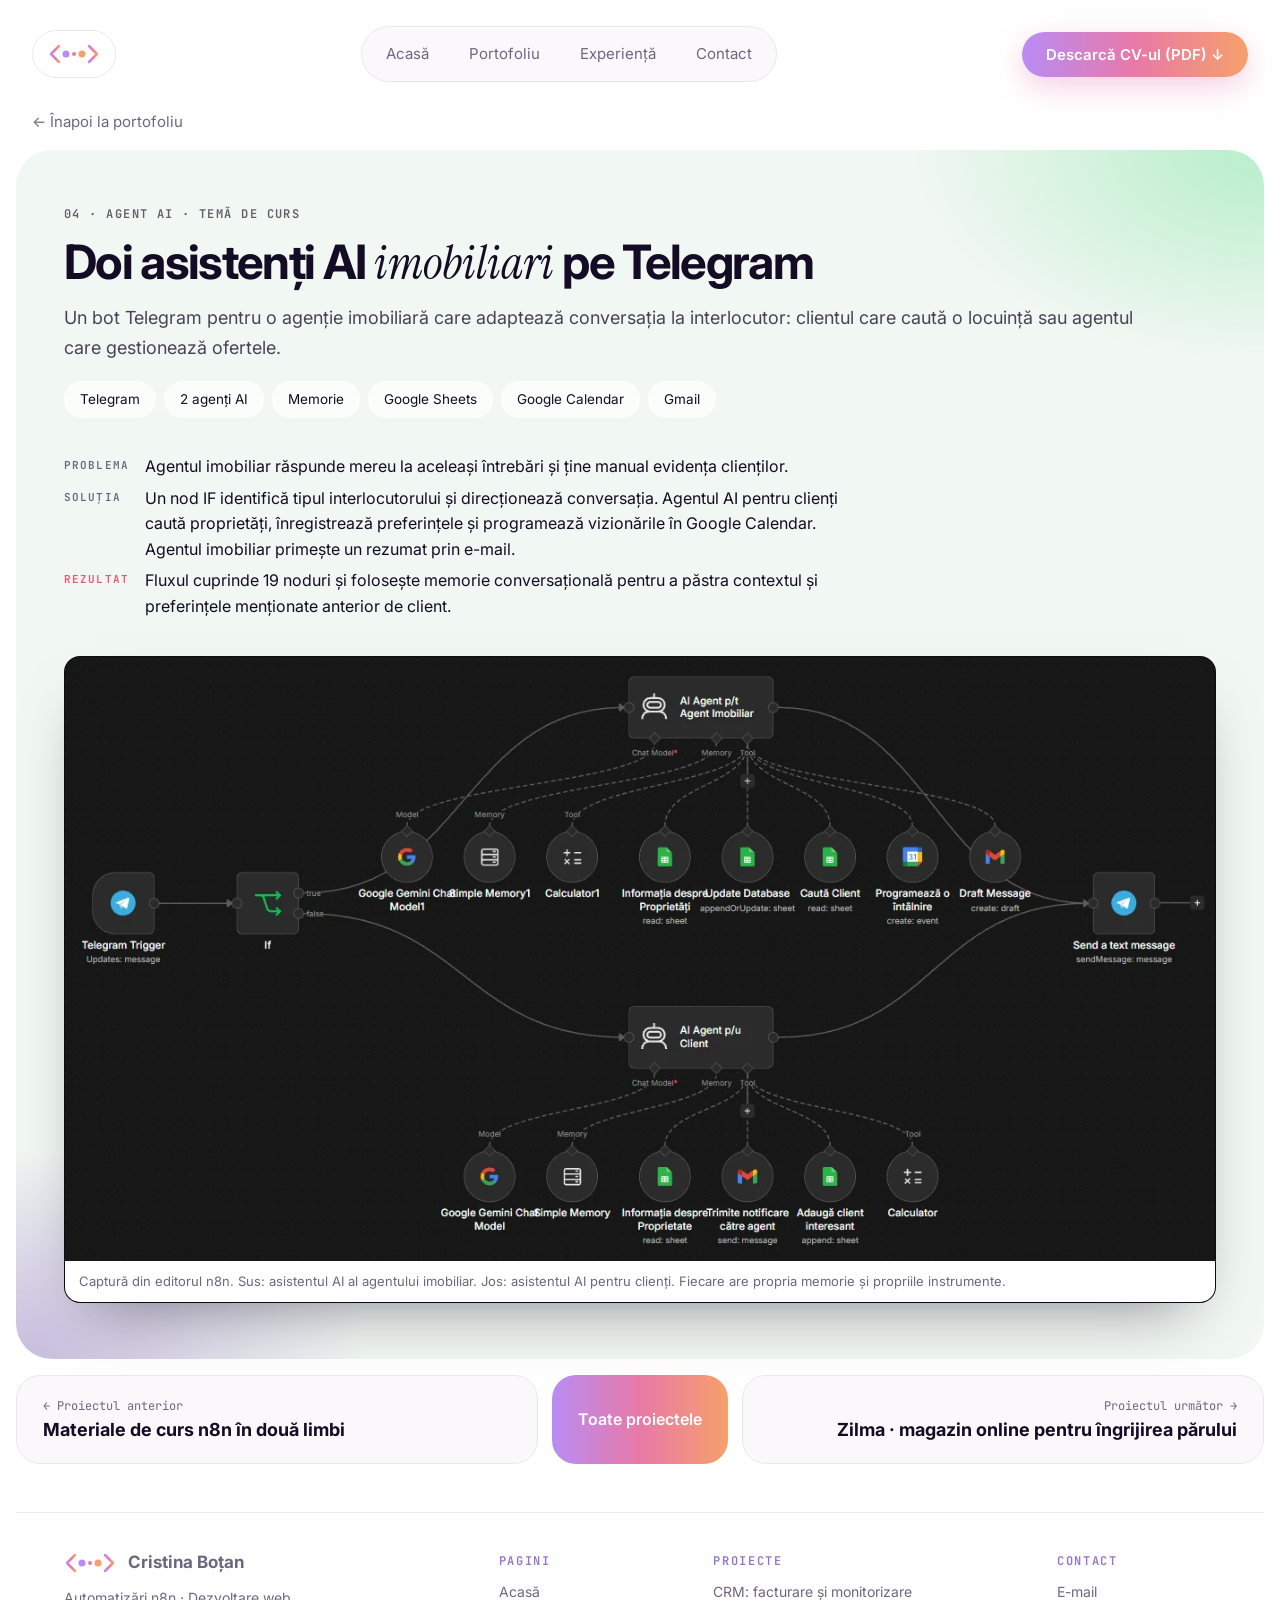
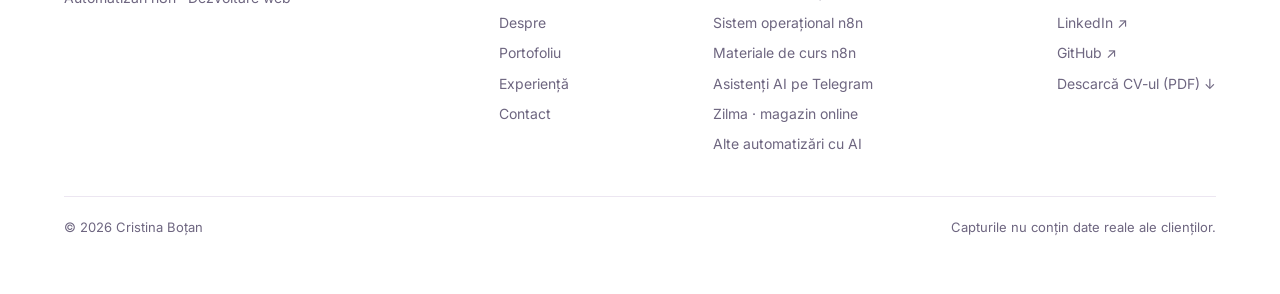
==== commit 34a6b0fe: "CRM: corecturi de text; eticheta CV unificată Co-Authored-By: Claude Opus 5.5 <noreply@anthropic.com" ====
--- a/proiect-agent-telegram.html
+++ b/proiect-agent-telegram.html
@@ -21,7 +21,7 @@
       <li><a href="index.html#experienta">Experiență</a></li>
       <li><a href="index.html#contact">Contact</a></li>
     </ul>
-    <a class="btn btn-grad" href="fisiere/Cristina_Botan_CV.pdf" download>Descarcă CV ↓</a>
+    <a class="btn btn-grad" href="fisiere/Cristina_Botan_CV.pdf" download>Descarcă CV-ul (PDF) ↓</a>
   </nav>
 
   <p class="inapoi"><a href="index.html#portofoliu">← Înapoi la portofoliu</a></p>
@@ -51,7 +51,7 @@
     <nav class="foot-col" aria-label="Subsol">
       <div><h3>Pagini</h3><ul><li><a href="index.html">Acasă</a></li><li><a href="index.html#despre">Despre</a></li><li><a href="index.html#portofoliu">Portofoliu</a></li><li><a href="index.html#experienta">Experiență</a></li><li><a href="index.html#contact">Contact</a></li></ul></div>
       <div><h3>Proiecte</h3><ul><li><a href="proiect-crm.html">CRM: facturare și monitorizare</a></li><li><a href="proiect-sistem-n8n.html">Sistem operațional n8n</a></li><li><a href="proiect-curs-n8n.html">Materiale de curs n8n</a></li><li><a href="proiect-agent-telegram.html">Asistenți AI pe Telegram</a></li><li><a href="proiect-zilma.html">Zilma · magazin online</a></li><li><a href="proiect-alte-automatizari.html">Alte automatizări cu AI</a></li></ul></div>
-      <div><h3>Contact</h3><ul><li><a href="mailto:botancristina1321@gmail.com">E-mail</a></li><li><a href="https://www.linkedin.com/in/cristina-b-6a0a77439" target="_blank" rel="noopener">LinkedIn ↗</a></li><li><a href="https://github.com/cristinabotan" target="_blank" rel="noopener">GitHub ↗</a></li><li><a href="fisiere/Cristina_Botan_CV.pdf" download>CV în PDF ↓</a></li></ul></div>
+      <div><h3>Contact</h3><ul><li><a href="mailto:botancristina1321@gmail.com">E-mail</a></li><li><a href="https://www.linkedin.com/in/cristina-b-6a0a77439" target="_blank" rel="noopener">LinkedIn ↗</a></li><li><a href="https://github.com/cristinabotan" target="_blank" rel="noopener">GitHub ↗</a></li><li><a href="fisiere/Cristina_Botan_CV.pdf" download>Descarcă CV-ul (PDF) ↓</a></li></ul></div>
     </nav>
     <div class="foot-bar"><span>© 2026 Cristina Boțan</span><span>Capturile nu conțin date reale ale clienților.</span></div>
   </footer>
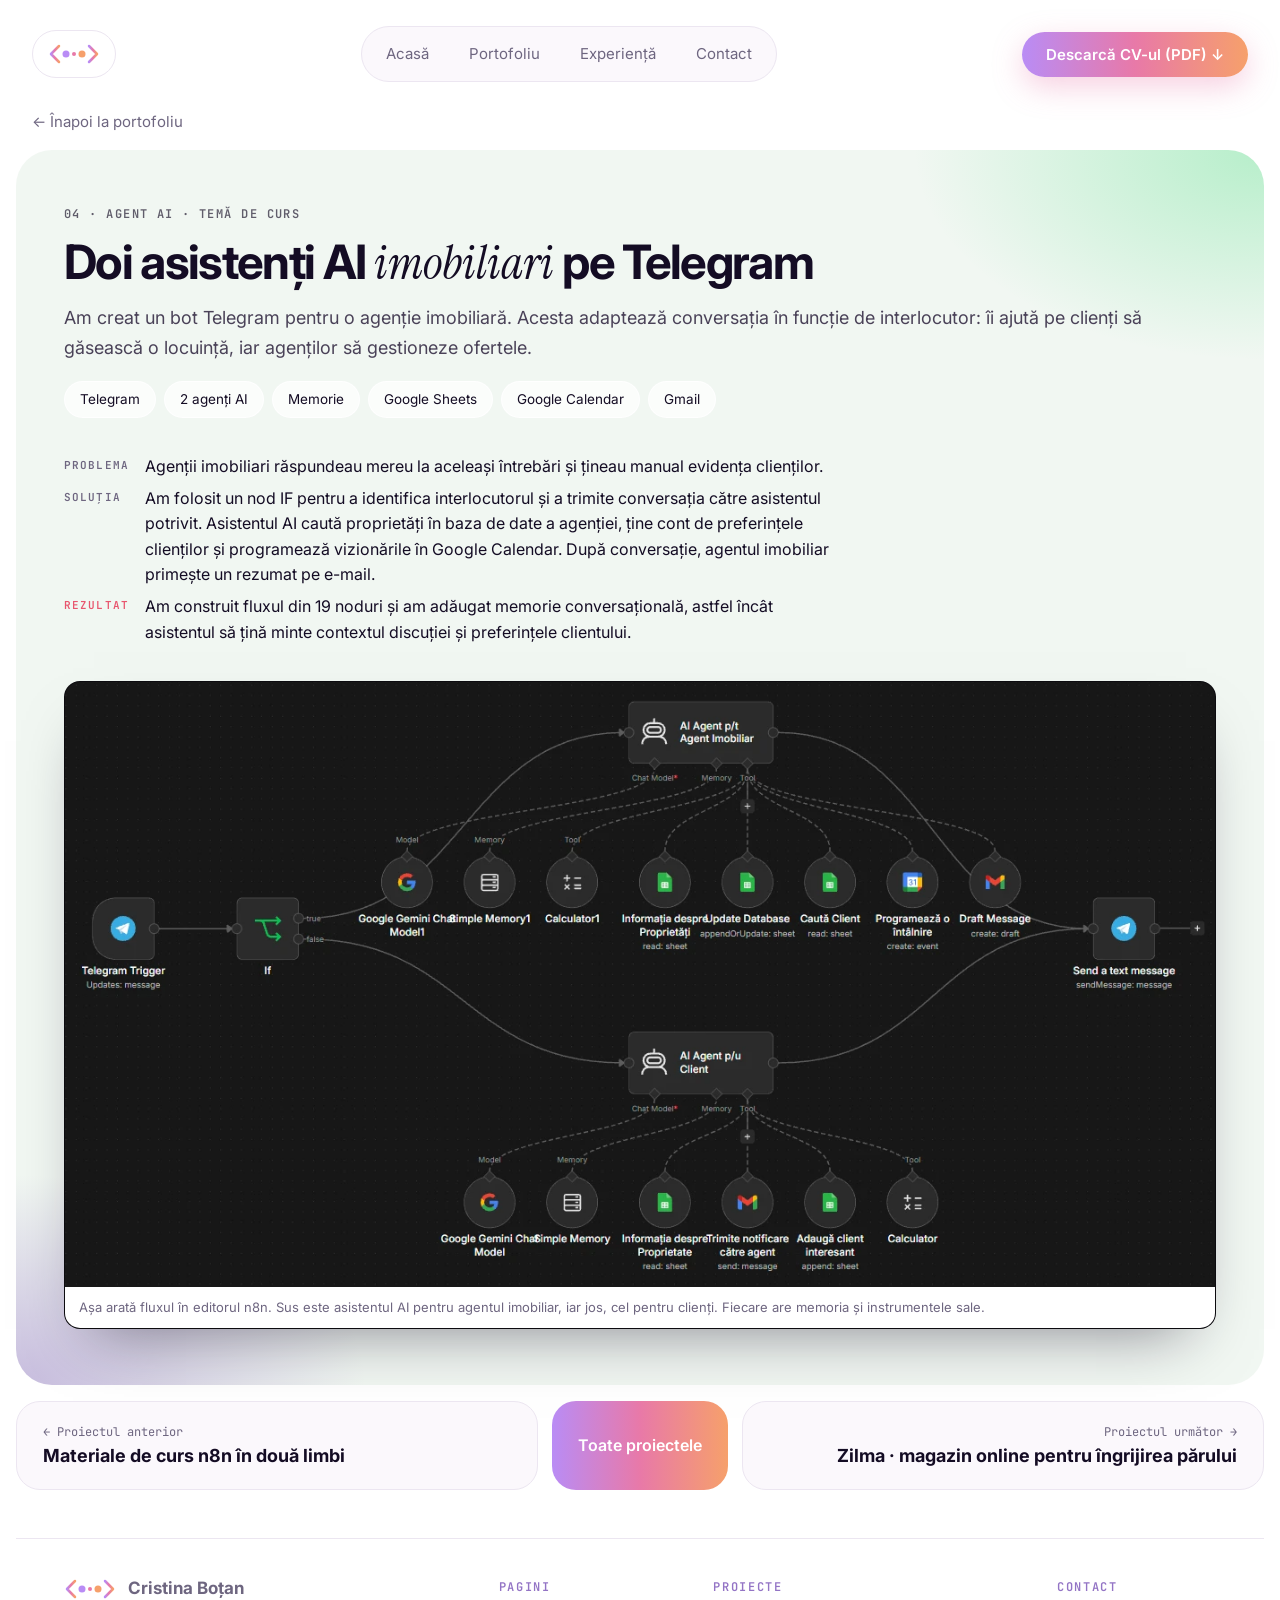
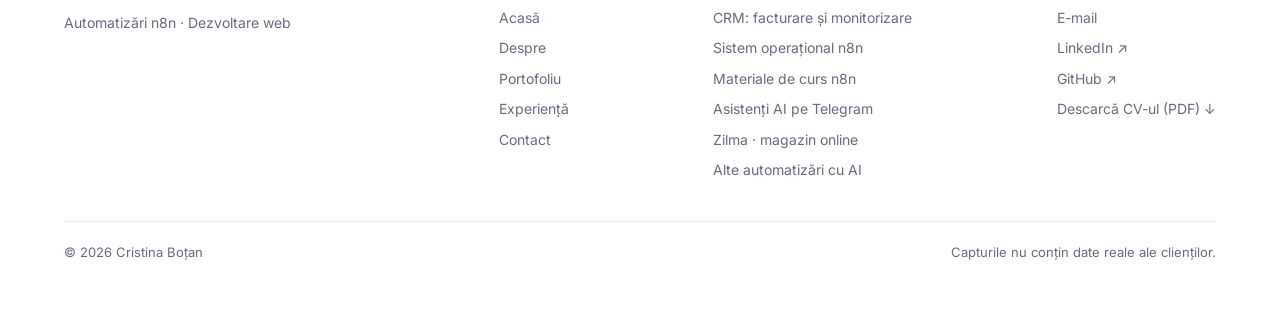
==== commit ece0331b: "Asistenți AI imobiliari: corecturi de text Co-Authored-By: Claude Opus 5.5 <noreply@anthropic.com>" ====
--- a/proiect-agent-telegram.html
+++ b/proiect-agent-telegram.html
@@ -8,7 +8,7 @@
 <link rel="icon" href="data:image/svg+xml,%3Csvg xmlns='http://www.w3.org/2000/svg' viewBox='0 0 64 64'%3E%3Cdefs%3E%3ClinearGradient id='g' x1='0' x2='1'%3E%3Cstop offset='0' stop-color='%23B98CF5'/%3E%3Cstop offset='1' stop-color='%23F6A06B'/%3E%3C/linearGradient%3E%3C/defs%3E%3Crect width='64' height='64' rx='16' fill='%2306021E'/%3E%3Ctext x='32' y='43' font-family='Georgia' font-style='italic' font-size='32' text-anchor='middle' fill='url(%23g)'%3EC%3C/text%3E%3C/svg%3E">
 <link rel="preconnect" href="https://fonts.googleapis.com"><link rel="preconnect" href="https://fonts.gstatic.com" crossorigin>
 <link rel="stylesheet" href="https://fonts.googleapis.com/css2?family=Inter:ital,wght@0,400;0,500;0,600;0,700;0,800;0,900;1,600&family=Instrument+Serif:ital@1&family=JetBrains+Mono:wght@400;600&display=swap">
-<link rel="stylesheet" href="css/stil.css?v=35">
+<link rel="stylesheet" href="css/stil.css?v=36">
 </head>
 <body>
 <div class="wrap">
@@ -30,15 +30,15 @@
     <header>
       <span class="meta">04 · Agent AI · temă de curs</span>
       <h1 id="tg-t">Doi asistenți AI <span class="it">imobiliari</span> pe Telegram</h1>
-      <p>Un bot Telegram pentru o agenție imobiliară care adaptează conversația la interlocutor: clientul care caută o locuință sau agentul care gestionează ofertele.</p>
+      <p>Am creat un bot Telegram pentru o agenție imobiliară. Acesta adaptează conversația în funcție de interlocutor: îi ajută pe clienți să găsească o locuință, iar agenților să gestioneze ofertele.</p>
       <div class="tags" style="margin-top:4px"><span>Telegram</span><span>2 agenți AI</span><span>Memorie</span><span>Google Sheets</span><span>Google Calendar</span><span>Gmail</span></div>
     </header>
     <dl class="pr">
-      <dt>Problema</dt><dd>Agentul imobiliar răspunde mereu la aceleași întrebări și ține manual evidența clienților.</dd>
-      <dt>Soluția</dt><dd>Un nod IF identifică tipul interlocutorului și direcționează conversația. Agentul AI pentru clienți caută proprietăți, înregistrează preferințele și programează vizionările în Google Calendar. Agentul imobiliar primește un rezumat prin e-mail.</dd>
-      <dt class="rez">Rezultat</dt><dd>Fluxul cuprinde 19 noduri și folosește memorie conversațională pentru a păstra contextul și preferințele menționate anterior de client.</dd>
+      <dt>Problema</dt><dd>Agenții imobiliari răspundeau mereu la aceleași întrebări și țineau manual evidența clienților.</dd>
+      <dt>Soluția</dt><dd>Am folosit un nod IF pentru a identifica interlocutorul și a trimite conversația către asistentul potrivit. Asistentul AI caută proprietăți în baza de date a agenției, ține cont de preferințele clienților și programează vizionările în Google Calendar. După conversație, agentul imobiliar primește un rezumat pe e-mail.</dd>
+      <dt class="rez">Rezultat</dt><dd>Am construit fluxul din 19 noduri și am adăugat memorie conversațională, astfel încât asistentul să țină minte contextul discuției și preferințele clientului.</dd>
     </dl>
-    <figure class="ecran"><img src="img/n8n-telegram.webp?v=2" alt="Fluxul agentului imobiliar în editorul n8n: Telegram, IF și doi agenți AI cu instrumentele lor" loading="lazy"><figcaption>Captură din editorul n8n. Sus: asistentul AI al agentului imobiliar. Jos: asistentul AI pentru clienți. Fiecare are propria memorie și propriile instrumente.</figcaption></figure>
+    <figure class="ecran"><img src="img/n8n-telegram.webp?v=2" alt="Fluxul agentului imobiliar în editorul n8n: Telegram, IF și doi agenți AI cu instrumentele lor" loading="lazy"><figcaption>Așa arată fluxul în editorul n8n. Sus este asistentul AI pentru agentul imobiliar, iar jos, cel pentru clienți. Fiecare are memoria și instrumentele sale.</figcaption></figure>
   </section>
 
   <nav class="pnav" aria-label="Alte proiecte"><a href="proiect-curs-n8n.html"><span>← Proiectul anterior</span><b>Materiale de curs n8n în două limbi</b></a><a href="index.html#portofoliu" class="toate">Toate proiectele</a><a href="proiect-zilma.html" class="dr"><span>Proiectul următor →</span><b>Zilma · magazin online pentru îngrijirea părului</b></a></nav>
@@ -51,7 +51,7 @@
     <nav class="foot-col" aria-label="Subsol">
       <div><h3>Pagini</h3><ul><li><a href="index.html">Acasă</a></li><li><a href="index.html#despre">Despre</a></li><li><a href="index.html#portofoliu">Portofoliu</a></li><li><a href="index.html#experienta">Experiență</a></li><li><a href="index.html#contact">Contact</a></li></ul></div>
       <div><h3>Proiecte</h3><ul><li><a href="proiect-crm.html">CRM: facturare și monitorizare</a></li><li><a href="proiect-sistem-n8n.html">Sistem operațional n8n</a></li><li><a href="proiect-curs-n8n.html">Materiale de curs n8n</a></li><li><a href="proiect-agent-telegram.html">Asistenți AI pe Telegram</a></li><li><a href="proiect-zilma.html">Zilma · magazin online</a></li><li><a href="proiect-alte-automatizari.html">Alte automatizări cu AI</a></li></ul></div>
-      <div><h3>Contact</h3><ul><li><a href="mailto:botancristina1321@gmail.com">E-mail</a></li><li><a href="https://www.linkedin.com/in/cristina-b-6a0a77439" target="_blank" rel="noopener">LinkedIn ↗</a></li><li><a href="https://github.com/cristinabotan" target="_blank" rel="noopener">GitHub ↗</a></li><li><a href="fisiere/Cristina_Botan_CV.pdf" download>Descarcă CV-ul (PDF) ↓</a></li></ul></div>
+      <div><h3>Contact</h3><ul><li><a href="mailto:botancristina1321@gmail.com">E-mail</a></li><li><a href="https://www.linkedin.com/in/cristina-b-6a0a77439" target="_blank" rel="noopener">LinkedIn ↗</a></li><li><a href="https://github.com/bcristina-collab" target="_blank" rel="noopener">GitHub ↗</a></li><li><a href="fisiere/Cristina_Botan_CV.pdf" download>Descarcă CV-ul (PDF) ↓</a></li></ul></div>
     </nav>
     <div class="foot-bar"><span>© 2026 Cristina Boțan</span><span>Capturile nu conțin date reale ale clienților.</span></div>
   </footer>
--- a/css/stil.css
+++ b/css/stil.css
@@ -397,7 +397,7 @@
   .pc { padding: 24px 20px; gap: 26px; border-radius: 24px; min-height: 0; }
   .vis { min-height: 260px; }
   .win { left: 16px; top: 16px; }
-  .slides { inset: 16px; gap: 10px; } .sl { padding: 14px; } .sl b { font-size: 15px; }
+  .slides { inset: 16px; gap: 10px; } .lang + .slides { top: 52px; } .sl { padding: 14px; } .sl b { font-size: 15px; }
   .canvas { inset: 12px; }
   .nd { width: 60px; height: 60px; font-size: 9px; border-radius: 10px; } .nd.tr { border-radius: 30px 10px 10px 30px; } .nd.ai { width: 76px; }
   .ed { width: 16px; } .split { padding-left: 16px; gap: 24px; } .split > div::before { left: -16px; width: 16px; }
@@ -418,7 +418,7 @@
   .p-head { padding: 40px 12px 6px; }
   .proj { padding: 30px 18px; border-radius: 26px; gap: 26px; }
   .doua, .fapte, .subs, .intro, .studii { grid-template-columns: minmax(0, 1fr); }
-  .vis-static { height: 300px; }
+  .vis-static { height: 300px; } .vis-static:has(.lang) { height: 350px; }
 }
 @media (prefers-reduced-motion: no-preference) {
   .btn, .cta-btn, .cta-lnk, .mc, .jump a { transition: filter .2s, border-color .2s; }
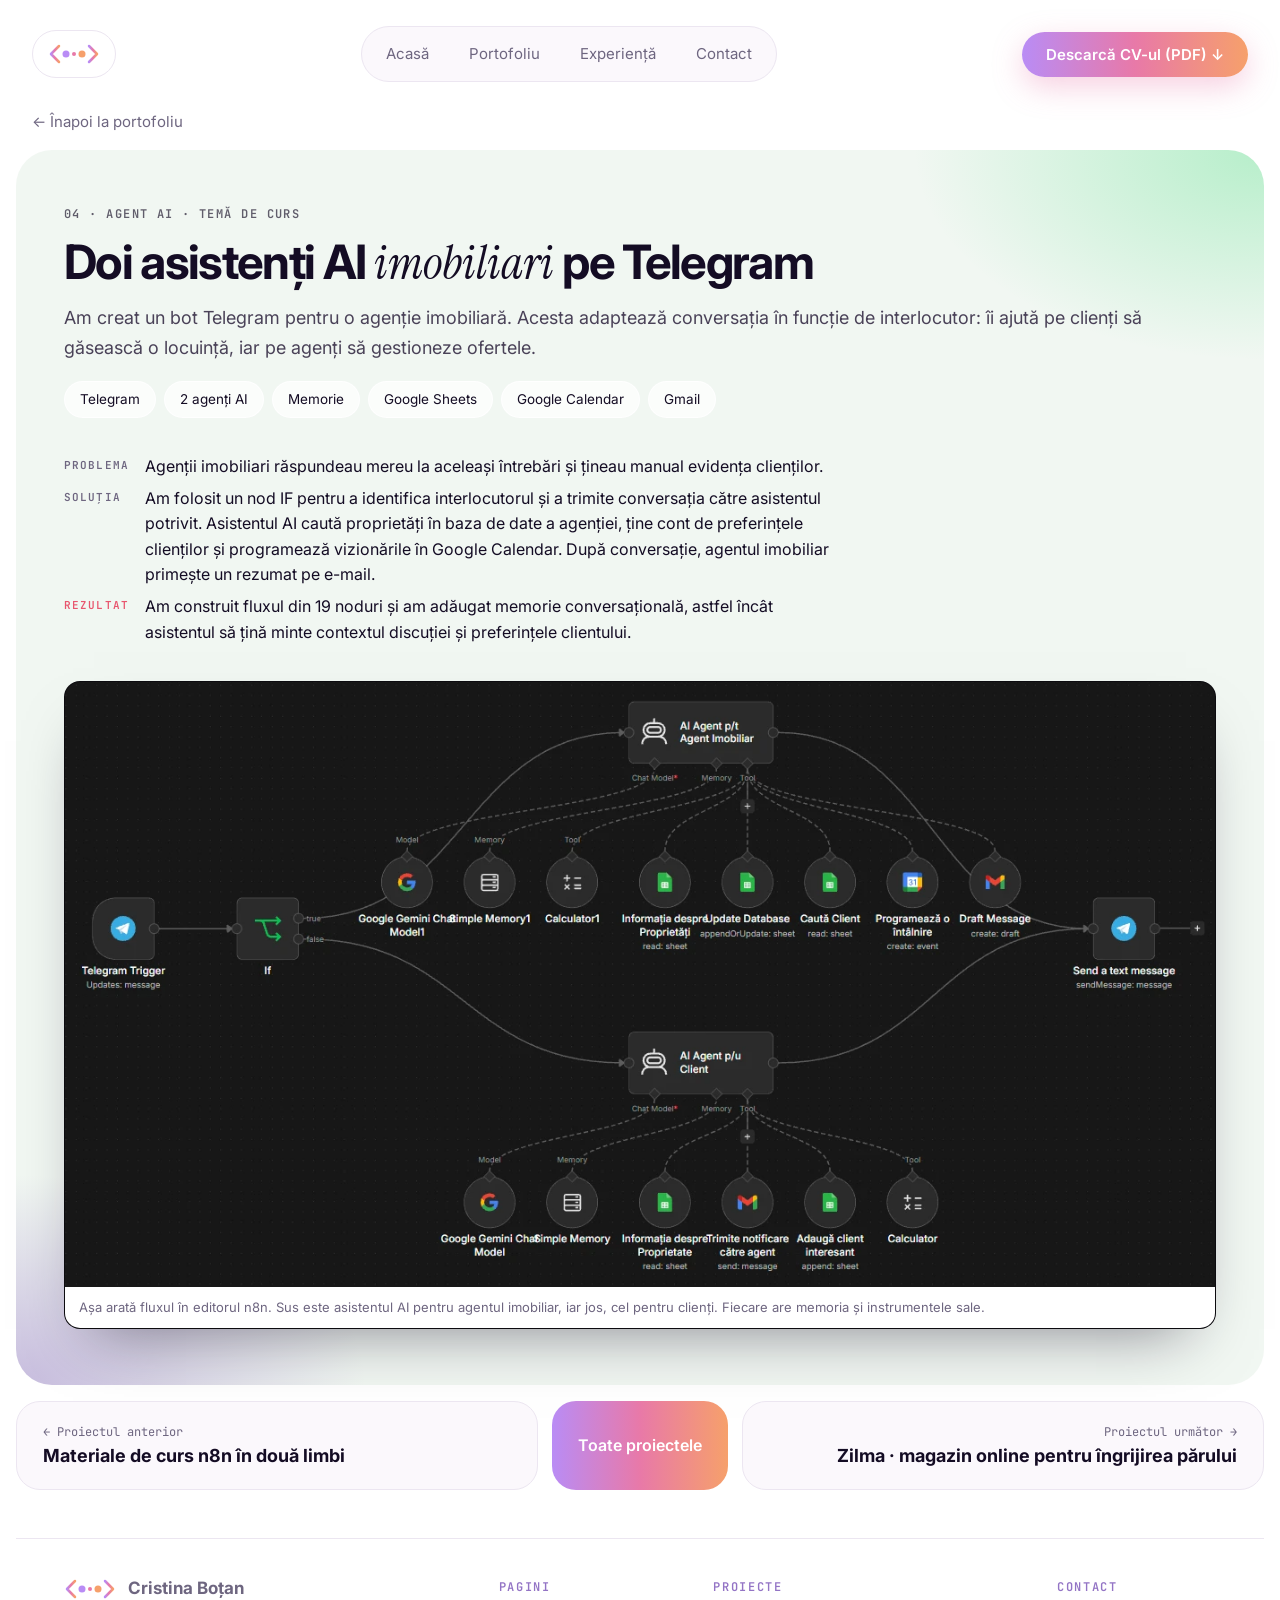
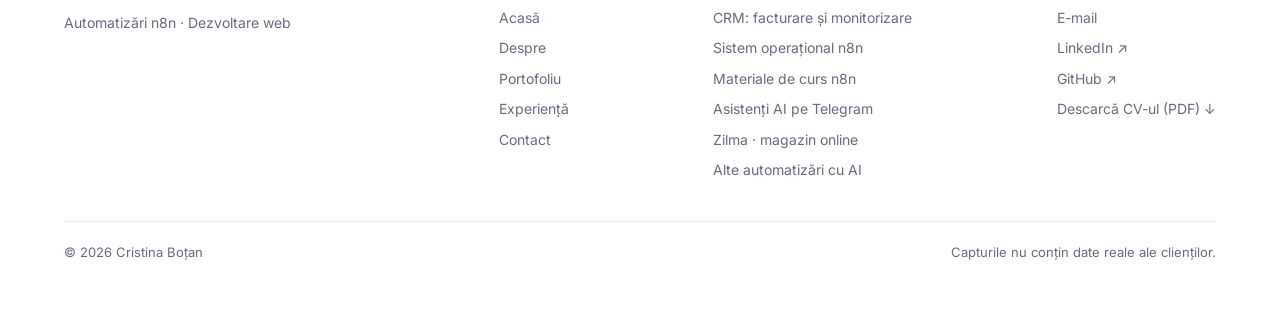
==== commit 65498abd: "Asistenți AI imobiliari: corectură gramaticală Co-Authored-By: Claude Opus 5.5 <noreply@anthropic.co" ====
--- a/proiect-agent-telegram.html
+++ b/proiect-agent-telegram.html
@@ -30,7 +30,7 @@
     <header>
       <span class="meta">04 · Agent AI · temă de curs</span>
       <h1 id="tg-t">Doi asistenți AI <span class="it">imobiliari</span> pe Telegram</h1>
-      <p>Am creat un bot Telegram pentru o agenție imobiliară. Acesta adaptează conversația în funcție de interlocutor: îi ajută pe clienți să găsească o locuință, iar agenților să gestioneze ofertele.</p>
+      <p>Am creat un bot Telegram pentru o agenție imobiliară. Acesta adaptează conversația în funcție de interlocutor: îi ajută pe clienți să găsească o locuință, iar pe agenți să gestioneze ofertele.</p>
       <div class="tags" style="margin-top:4px"><span>Telegram</span><span>2 agenți AI</span><span>Memorie</span><span>Google Sheets</span><span>Google Calendar</span><span>Gmail</span></div>
     </header>
     <dl class="pr">
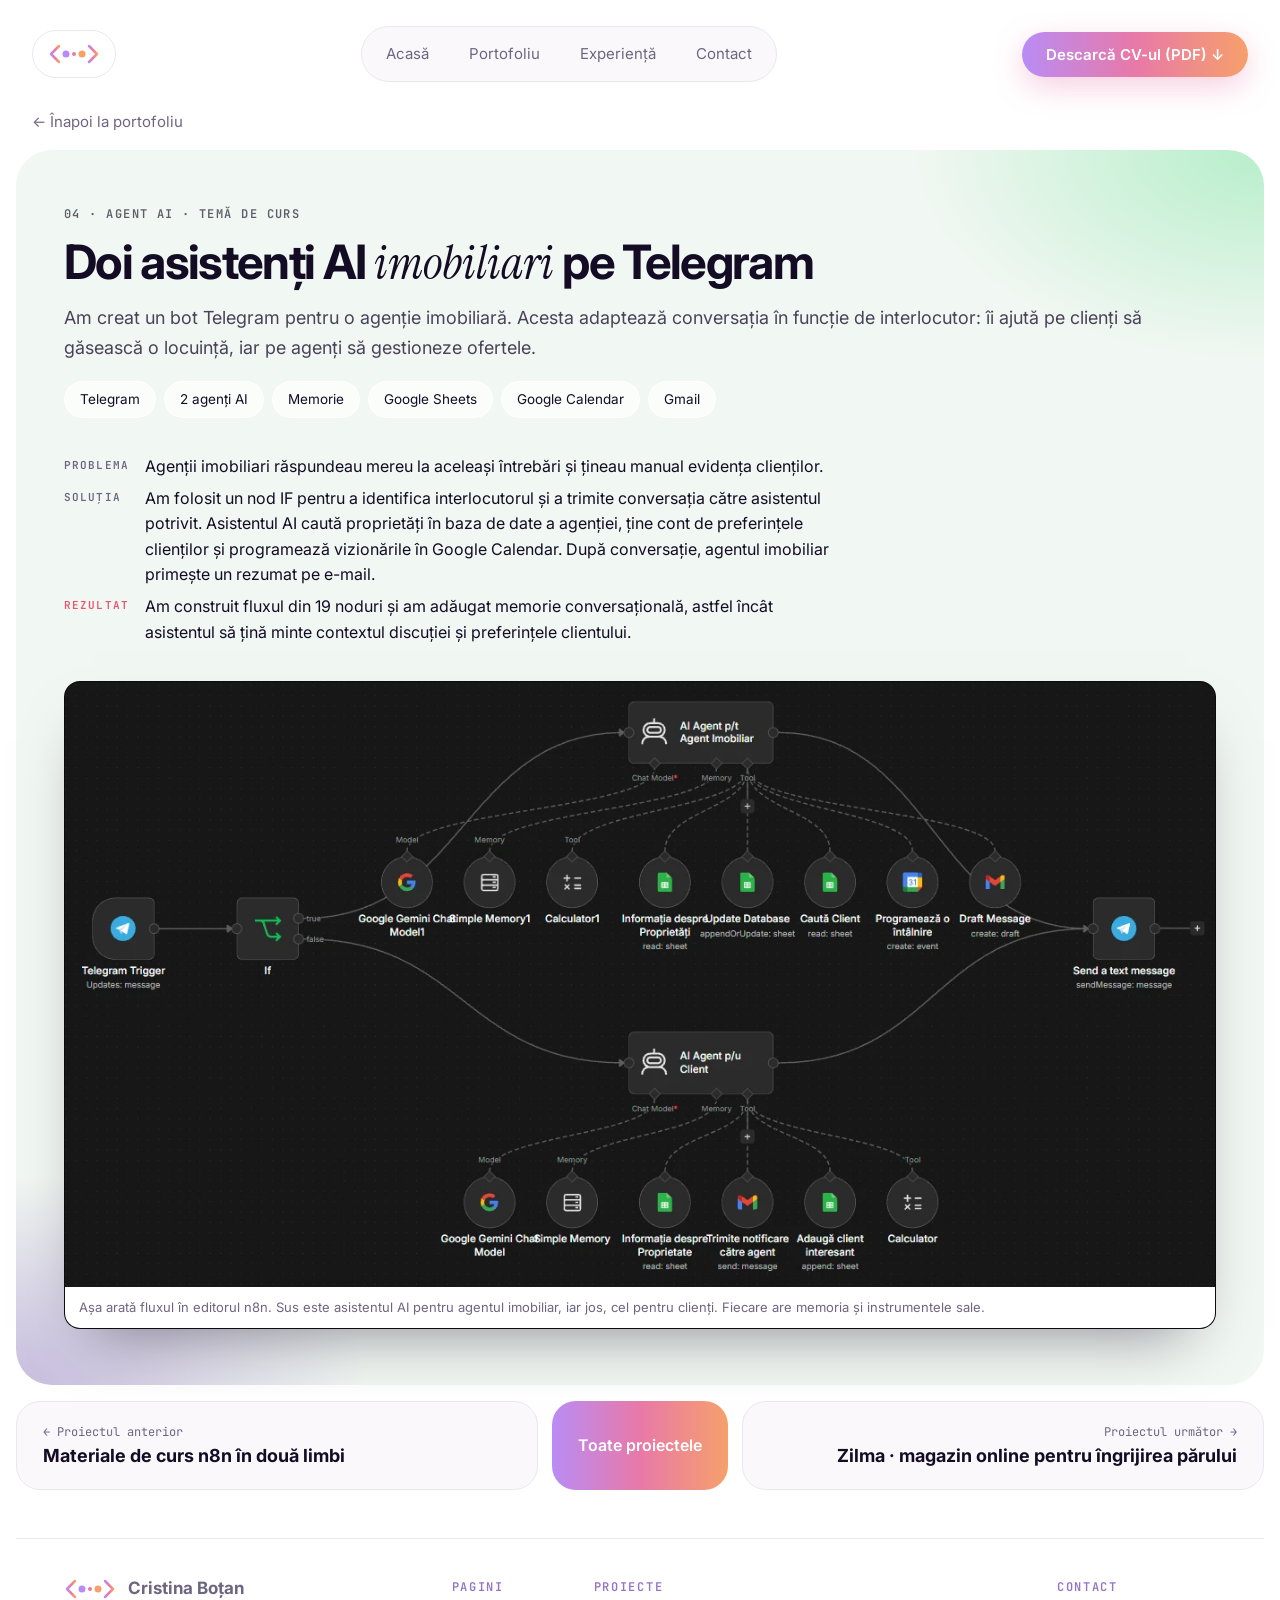
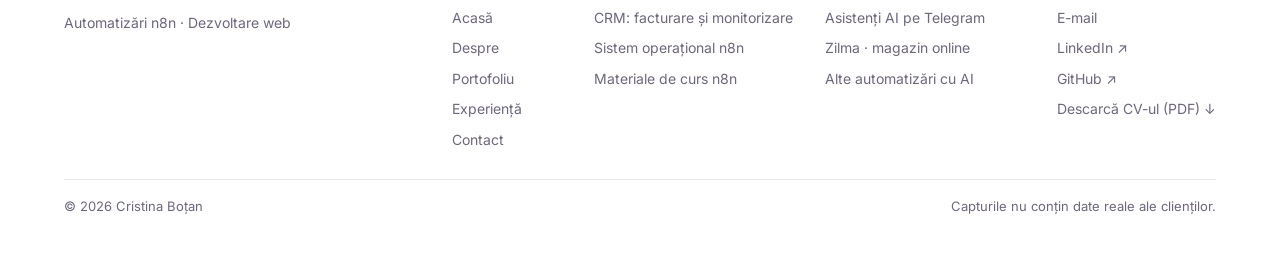
==== commit f61d561d: "Subsol mai compact: proiectele pe două coloane Co-Authored-By: Claude Opus 5.5 <noreply@anthropic.co" ====
--- a/proiect-agent-telegram.html
+++ b/proiect-agent-telegram.html
@@ -8,7 +8,7 @@
 <link rel="icon" href="data:image/svg+xml,%3Csvg xmlns='http://www.w3.org/2000/svg' viewBox='0 0 64 64'%3E%3Cdefs%3E%3ClinearGradient id='g' x1='0' x2='1'%3E%3Cstop offset='0' stop-color='%23B98CF5'/%3E%3Cstop offset='1' stop-color='%23F6A06B'/%3E%3C/linearGradient%3E%3C/defs%3E%3Crect width='64' height='64' rx='16' fill='%2306021E'/%3E%3Ctext x='32' y='43' font-family='Georgia' font-style='italic' font-size='32' text-anchor='middle' fill='url(%23g)'%3EC%3C/text%3E%3C/svg%3E">
 <link rel="preconnect" href="https://fonts.googleapis.com"><link rel="preconnect" href="https://fonts.gstatic.com" crossorigin>
 <link rel="stylesheet" href="https://fonts.googleapis.com/css2?family=Inter:ital,wght@0,400;0,500;0,600;0,700;0,800;0,900;1,600&family=Instrument+Serif:ital@1&family=JetBrains+Mono:wght@400;600&display=swap">
-<link rel="stylesheet" href="css/stil.css?v=36">
+<link rel="stylesheet" href="css/stil.css?v=37">
 </head>
 <body>
 <div class="wrap">
--- a/css/stil.css
+++ b/css/stil.css
@@ -225,12 +225,13 @@
 .cta-lnk:hover { background: #fff; }
 .stare { min-height: 1.4em; font-size: 14px; color: #4E4560; margin: -8px 0 0; }
 .cta .dune { position: absolute; left: 0; right: 0; bottom: 0; width: 100%; height: 150px; z-index: 0; }
-.foot { display: grid; grid-template-columns: minmax(0, 1.1fr) minmax(0, 2fr); gap: 40px; padding: 18px 48px 40px; font-size: 14px; color: var(--muted); }
+.foot { display: grid; grid-template-columns: minmax(0, 1fr) minmax(0, 2.2fr); gap: 28px 40px; padding: 18px 48px 24px; font-size: 14px; color: var(--muted); }
 .foot-id { display: flex; flex-direction: column; gap: 10px; max-width: 430px; }
 .foot-logo { display: inline-flex; align-items: center; gap: 12px; text-decoration: none; color: var(--ink); font-size: 17px; }
 .foot-logo svg { width: 52px; height: 26px; }
 .foot-id p { margin: 0; }
-.foot-bar { grid-column: 1 / -1; display: flex; justify-content: space-between; flex-wrap: wrap; gap: 6px 24px; padding-top: 20px; border-top: 1px solid var(--line); font-size: 13px; }
+.foot-bar { grid-column: 1 / -1; display: flex; justify-content: space-between; flex-wrap: wrap; gap: 6px 24px; padding-top: 16px; border-top: 1px solid var(--line); font-size: 13px; }
+.foot-col > div:nth-child(2) ul { display: grid; grid-template-rows: repeat(3, auto); grid-auto-flow: column; gap: 8px 32px; }
 .foot-col { display: flex; justify-content: space-between; gap: 32px; }
 .foot h3 { margin: 4px 0 12px; font: 600 12px var(--mono); letter-spacing: .14em; text-transform: uppercase; color: var(--lilac); }
 .foot ul { list-style: none; margin: 0; padding: 0; display: flex; flex-direction: column; gap: 8px; }
@@ -414,6 +415,7 @@
   .foot { grid-template-columns: minmax(0, 1fr); gap: 28px; padding: 10px 12px 30px; }
   .foot-col { display: grid; grid-template-columns: repeat(2, minmax(0, 1fr)); gap: 24px; }
   .foot-col > div:nth-child(2) { grid-row: span 2; }
+  .foot-col > div:nth-child(2) ul { display: flex; }
   .top { padding: 6px 4px; } .top .menu { display: none; }
   .p-head { padding: 40px 12px 6px; }
   .proj { padding: 30px 18px; border-radius: 26px; gap: 26px; }
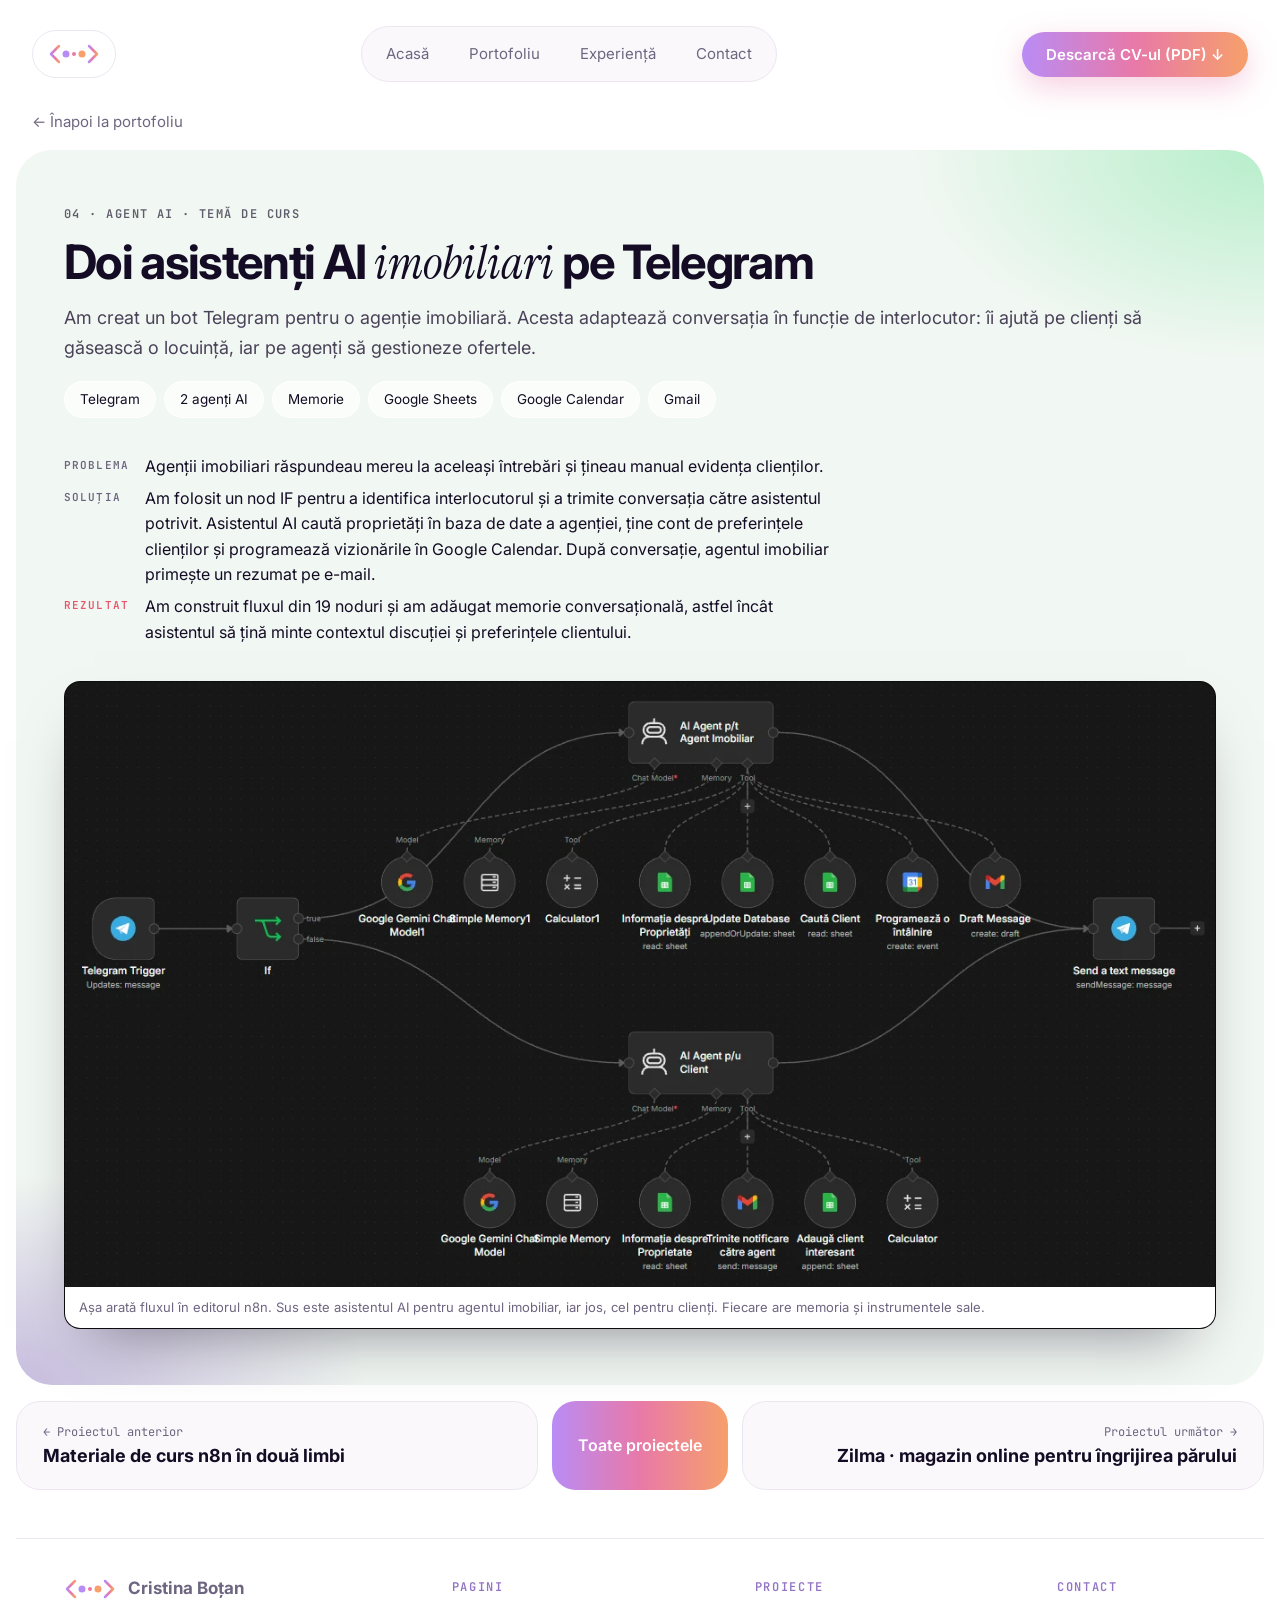
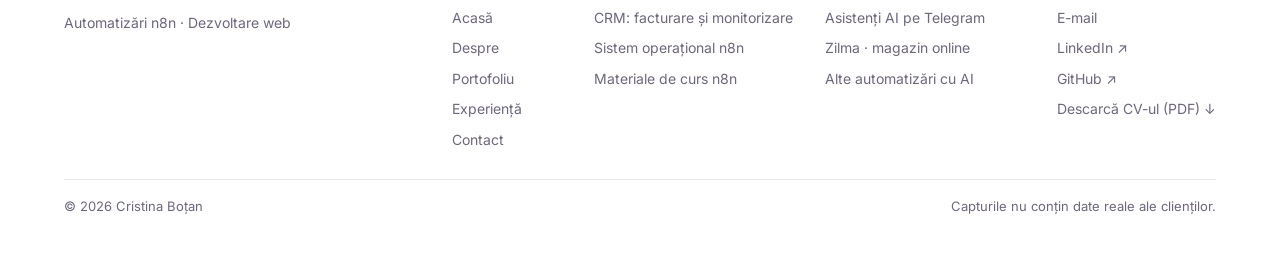
==== commit e494af07: "Subsol: titlul Proiecte centrat Co-Authored-By: Claude Opus 5.5 <noreply@anthropic.com>" ====
--- a/proiect-agent-telegram.html
+++ b/proiect-agent-telegram.html
@@ -8,7 +8,7 @@
 <link rel="icon" href="data:image/svg+xml,%3Csvg xmlns='http://www.w3.org/2000/svg' viewBox='0 0 64 64'%3E%3Cdefs%3E%3ClinearGradient id='g' x1='0' x2='1'%3E%3Cstop offset='0' stop-color='%23B98CF5'/%3E%3Cstop offset='1' stop-color='%23F6A06B'/%3E%3C/linearGradient%3E%3C/defs%3E%3Crect width='64' height='64' rx='16' fill='%2306021E'/%3E%3Ctext x='32' y='43' font-family='Georgia' font-style='italic' font-size='32' text-anchor='middle' fill='url(%23g)'%3EC%3C/text%3E%3C/svg%3E">
 <link rel="preconnect" href="https://fonts.googleapis.com"><link rel="preconnect" href="https://fonts.gstatic.com" crossorigin>
 <link rel="stylesheet" href="https://fonts.googleapis.com/css2?family=Inter:ital,wght@0,400;0,500;0,600;0,700;0,800;0,900;1,600&family=Instrument+Serif:ital@1&family=JetBrains+Mono:wght@400;600&display=swap">
-<link rel="stylesheet" href="css/stil.css?v=37">
+<link rel="stylesheet" href="css/stil.css?v=38">
 </head>
 <body>
 <div class="wrap">
--- a/css/stil.css
+++ b/css/stil.css
@@ -231,6 +231,7 @@
 .foot-logo svg { width: 52px; height: 26px; }
 .foot-id p { margin: 0; }
 .foot-bar { grid-column: 1 / -1; display: flex; justify-content: space-between; flex-wrap: wrap; gap: 6px 24px; padding-top: 16px; border-top: 1px solid var(--line); font-size: 13px; }
+.foot-col > div:nth-child(2) h3 { text-align: center; }
 .foot-col > div:nth-child(2) ul { display: grid; grid-template-rows: repeat(3, auto); grid-auto-flow: column; gap: 8px 32px; }
 .foot-col { display: flex; justify-content: space-between; gap: 32px; }
 .foot h3 { margin: 4px 0 12px; font: 600 12px var(--mono); letter-spacing: .14em; text-transform: uppercase; color: var(--lilac); }
@@ -416,6 +417,7 @@
   .foot-col { display: grid; grid-template-columns: repeat(2, minmax(0, 1fr)); gap: 24px; }
   .foot-col > div:nth-child(2) { grid-row: span 2; }
   .foot-col > div:nth-child(2) ul { display: flex; }
+  .foot-col > div:nth-child(2) h3 { text-align: left; }
   .top { padding: 6px 4px; } .top .menu { display: none; }
   .p-head { padding: 40px 12px 6px; }
   .proj { padding: 30px 18px; border-radius: 26px; gap: 26px; }
